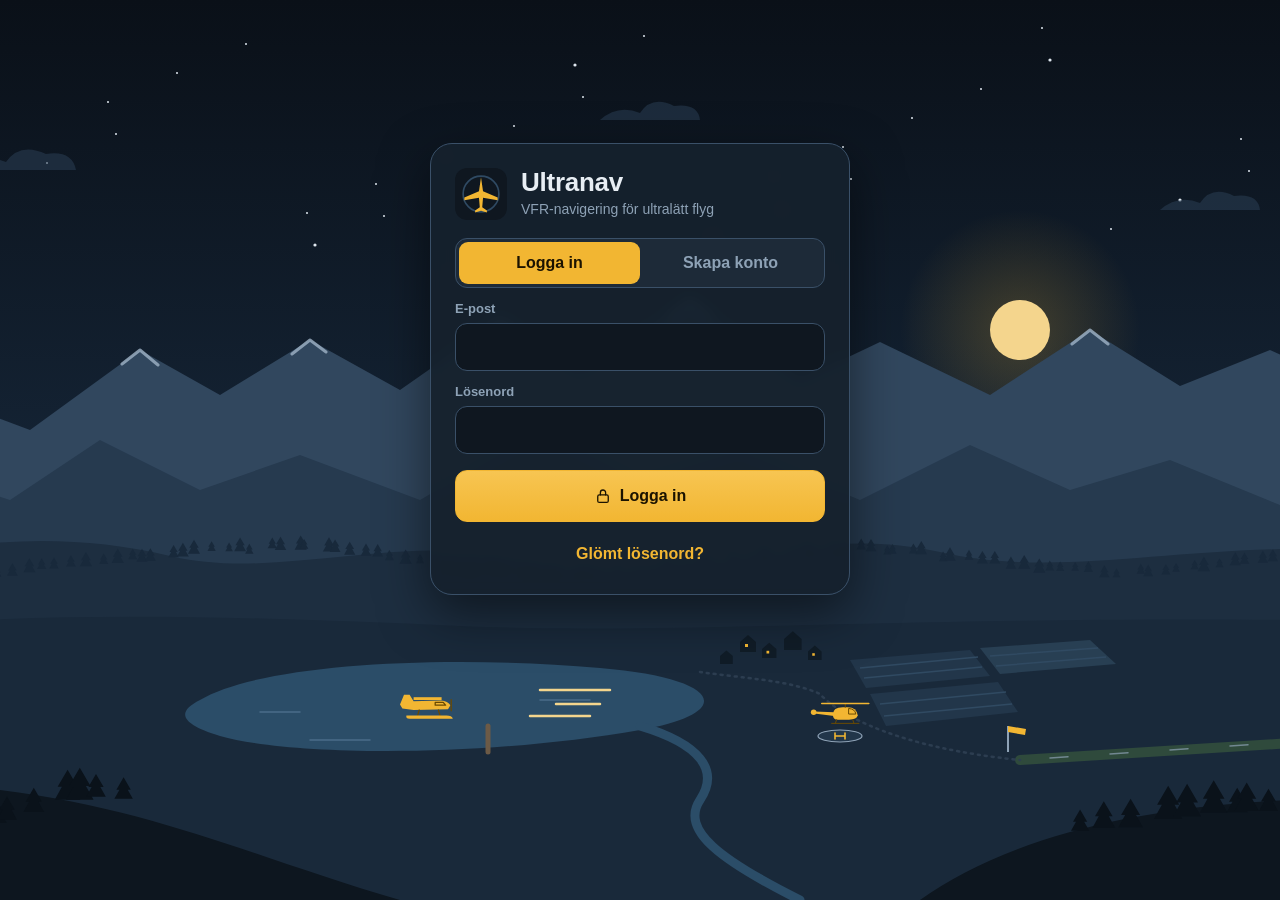
==== index.html @ 3772ca95 "Inloggningssida med levande landskap; penna för Rita - Appen kräver inloggning: startsida med stilis" ====
<!doctype html>
<html lang="sv">
<head>
<meta charset="utf-8">
<meta name="viewport" content="width=device-width, initial-scale=1, maximum-scale=1, user-scalable=no, viewport-fit=cover">
<meta name="apple-mobile-web-app-capable" content="yes">
<meta name="mobile-web-app-capable" content="yes">
<meta name="apple-mobile-web-app-status-bar-style" content="black-translucent">
<meta name="apple-mobile-web-app-title" content="Ultranav">
<meta name="theme-color" content="#0f1720">
<title>Ultranav</title>
<link rel="manifest" href="manifest.webmanifest">
<link rel="apple-touch-icon" href="icons/icon-180.png">
<link rel="icon" href="icons/icon.svg" type="image/svg+xml">
<link rel="stylesheet" href="vendor/leaflet/leaflet.css">
<link rel="stylesheet" href="css/app.css">
</head>
<body>
<div id="app">

  <!-- Instrumentlist -->
  <header id="instruments">
    <button id="btnMenu" class="ibtn" aria-label="Meny"><i data-icon="menu" data-size="26"></i></button>
    <div class="inst"><span class="lbl">GS</span><span class="val" id="iGS">--</span><span class="unit" id="iGSu">kt</span></div>
    <div class="inst"><span class="lbl">TRK</span><span class="val" id="iTRK">---</span><span class="unit">°</span></div>
    <div class="inst"><span class="lbl">ALT</span><span class="val" id="iALT">----</span><span class="unit">ft</span></div>
    <div class="inst"><span class="lbl">AGL</span><span class="val" id="iAGL">----</span><span class="unit">ft</span></div>
    <div class="inst wide tappable" title="Välj aktiv sträcka"><span class="lbl">NÄSTA <i data-icon="chevronDown" data-size="12"></i></span><span class="val" id="iWP">—</span></div>
    <div class="inst"><span class="lbl">BRG</span><span class="val" id="iBRG">---</span><span class="unit">°</span></div>
    <div class="inst"><span class="lbl">DIST</span><span class="val" id="iDIST">--</span><span class="unit">NM</span></div>
    <div class="inst"><span class="lbl">ETE</span><span class="val" id="iETE">--:--</span></div>
    <div class="inst"><span class="lbl">ETA</span><span class="val" id="iETA">--:--</span><span class="unit">Z</span></div>
    <div class="inst"><span class="lbl">UTC</span><span class="val" id="iUTC">--:--</span></div>
  </header>

  <div id="mapwrap">
    <div id="map"></div>
    <div id="toast" class="hidden"></div>
    <div id="editBanner" class="hidden"><i data-icon="route"></i><span id="editInfo">Tryck på kartan för att lägga till brytpunkter. Dra en punkt för att flytta den.</span><button id="btnEditUndo" class="sec"><i data-icon="undo" data-size="18"></i>Ångra</button><button id="btnEditDone"><i data-icon="check" data-size="18"></i>Klar</button></div>

    <!-- Snabbknappar -->
    <nav id="fab" aria-label="Kartkontroller">
      <div class="grp">
        <button id="btnGps" title="GPS på/av"><i data-icon="gps"></i><small>GPS</small></button>
        <button id="btnFollow" title="Följ position"><i data-icon="follow"></i><small>Följ</small></button>
        <button id="btnOrient" title="Norr upp / kurs upp"><i data-icon="north"></i><small>Norr</small></button>
      </div>
      <div class="grp">
        <button id="btnEdit" title="Planera rutt"><i data-icon="route"></i><small>Rutt</small></button>
        <button id="btnProfile" title="Terrängprofil längs rutten"><i data-icon="mountain"></i><small>Profil</small></button>
        <button id="btnDraw" title="Rita och mät: avstånd, linjer, ytor och punkter"><i data-icon="edit"></i><small>Rita</small></button>
      </div>
      <div class="grp">
        <button id="btnLayers" title="Kartor och kartlager"><i data-icon="layers"></i><small>Kartor</small></button>
        <button id="btnNearest" title="Närmaste flygfält"><i data-icon="runway"></i><small>Närmast</small></button>
      </div>
      <div class="grp zoom">
        <button id="btnZoomIn" title="Zooma in" aria-label="Zooma in"><i data-icon="plus" data-size="24"></i></button>
        <button id="btnZoomOut" title="Zooma ut" aria-label="Zooma ut"><i data-icon="minus" data-size="24"></i></button>
      </div>
    </nav>

    <!-- Lagerpanel -->
    <section id="layerPanel" class="popover hidden"></section>

    <!-- Terrängprofil -->
    <section id="profilePanel" class="hidden">
      <canvas id="profileCanvas"></canvas>
      <div id="profileLegend"></div>
    </section>
  </div>

  <!-- Sidopanel -->
  <aside id="side" class="hidden">
    <div class="tabs">
      <button data-tab="route" class="active"><i data-icon="route"></i><span>Rutt</span></button>
      <button data-tab="wx"><i data-icon="cloud"></i><span>Väder</span></button>
      <button data-tab="fields"><i data-icon="plane"></i><span>Fält</span></button>
      <button data-tab="draw"><i data-icon="edit"></i><span>Rita</span></button>
      <button data-tab="track"><i data-icon="log"></i><span>Logg</span></button>
      <button data-tab="settings"><i data-icon="sliders"></i><span>Inställn.</span></button>
      <button data-tab="account"><i data-icon="user"></i><span>Konto</span></button>
      <button id="btnCloseSide" class="close" aria-label="Stäng"><i data-icon="close"></i></button>
    </div>
    <div class="tabbody" id="tab-route"></div>
    <div class="tabbody hidden" id="tab-wx"></div>
    <div class="tabbody hidden" id="tab-fields"></div>
    <div class="tabbody hidden" id="tab-draw"></div>
    <div class="tabbody hidden" id="tab-track"></div>
    <div class="tabbody hidden" id="tab-settings"></div>
    <div class="tabbody hidden" id="tab-account"></div>
  </aside>

  <!-- Inloggningssida -->
  <div id="gate" class="hidden"></div>

  <!-- Modal -->
  <div id="modal" class="hidden"><div class="modalbox"><div id="modalBody"></div><div class="modalbtns"><button id="modalClose">Stäng</button></div></div></div>
</div>

<script src="vendor/leaflet/leaflet.js"></script>
<script src="vendor/leaflet/leaflet-rotate.js"></script>
<script type="module" src="js/app.js"></script>
</body>
</html>
---- vendor/leaflet/leaflet.css ----
/* required styles */

.leaflet-pane,
.leaflet-tile,
.leaflet-marker-icon,
.leaflet-marker-shadow,
.leaflet-tile-container,
.leaflet-pane > svg,
.leaflet-pane > canvas,
.leaflet-zoom-box,
.leaflet-image-layer,
.leaflet-layer {
	position: absolute;
	left: 0;
	top: 0;
	}
.leaflet-container {
	overflow: hidden;
	}
.leaflet-tile,
.leaflet-marker-icon,
.leaflet-marker-shadow {
	-webkit-user-select: none;
	   -moz-user-select: none;
	        user-select: none;
	  -webkit-user-drag: none;
	}
/* Prevents IE11 from highlighting tiles in blue */
.leaflet-tile::selection {
	background: transparent;
}
/* Safari renders non-retina tile on retina better with this, but Chrome is worse */
.leaflet-safari .leaflet-tile {
	image-rendering: -webkit-optimize-contrast;
	}
/* hack that prevents hw layers "stretching" when loading new tiles */
.leaflet-safari .leaflet-tile-container {
	width: 1600px;
	height: 1600px;
	-webkit-transform-origin: 0 0;
	}
.leaflet-marker-icon,
.leaflet-marker-shadow {
	display: block;
	}
/* .leaflet-container svg: reset svg max-width decleration shipped in Joomla! (joomla.org) 3.x */
/* .leaflet-container img: map is broken in FF if you have max-width: 100% on tiles */
.leaflet-container .leaflet-overlay-pane svg {
	max-width: none !important;
	max-height: none !important;
	}
.leaflet-container .leaflet-marker-pane img,
.leaflet-container .leaflet-shadow-pane img,
.leaflet-container .leaflet-tile-pane img,
.leaflet-container img.leaflet-image-layer,
.leaflet-container .leaflet-tile {
	max-width: none !important;
	max-height: none !important;
	width: auto;
	padding: 0;
	}

.leaflet-container img.leaflet-tile {
	/* See: https://bugs.chromium.org/p/chromium/issues/detail?id=600120 */
	mix-blend-mode: plus-lighter;
}

.leaflet-container.leaflet-touch-zoom {
	-ms-touch-action: pan-x pan-y;
	touch-action: pan-x pan-y;
	}
.leaflet-container.leaflet-touch-drag {
	-ms-touch-action: pinch-zoom;
	/* Fallback for FF which doesn't support pinch-zoom */
	touch-action: none;
	touch-action: pinch-zoom;
}
.leaflet-container.leaflet-touch-drag.leaflet-touch-zoom {
	-ms-touch-action: none;
	touch-action: none;
}
.leaflet-container {
	-webkit-tap-highlight-color: transparent;
}
.leaflet-container a {
	-webkit-tap-highlight-color: rgba(51, 181, 229, 0.4);
}
.leaflet-tile {
	filter: inherit;
	visibility: hidden;
	}
.leaflet-tile-loaded {
	visibility: inherit;
	}
.leaflet-zoom-box {
	width: 0;
	height: 0;
	-moz-box-sizing: border-box;
	     box-sizing: border-box;
	z-index: 800;
	}
/* workaround for https://bugzilla.mozilla.org/show_bug.cgi?id=888319 */
.leaflet-overlay-pane svg {
	-moz-user-select: none;
	}

.leaflet-pane         { z-index: 400; }

.leaflet-tile-pane    { z-index: 200; }
.leaflet-overlay-pane { z-index: 400; }
.leaflet-shadow-pane  { z-index: 500; }
.leaflet-marker-pane  { z-index: 600; }
.leaflet-tooltip-pane   { z-index: 650; }
.leaflet-popup-pane   { z-index: 700; }

.leaflet-map-pane canvas { z-index: 100; }
.leaflet-map-pane svg    { z-index: 200; }

.leaflet-vml-shape {
	width: 1px;
	height: 1px;
	}
.lvml {
	behavior: url(#default#VML);
	display: inline-block;
	position: absolute;
	}


/* control positioning */

.leaflet-control {
	position: relative;
	z-index: 800;
	pointer-events: visiblePainted; /* IE 9-10 doesn't have auto */
	pointer-events: auto;
	}
.leaflet-top,
.leaflet-bottom {
	position: absolute;
	z-index: 1000;
	pointer-events: none;
	}
.leaflet-top {
	top: 0;
	}
.leaflet-right {
	right: 0;
	}
.leaflet-bottom {
	bottom: 0;
	}
.leaflet-left {
	left: 0;
	}
.leaflet-control {
	float: left;
	clear: both;
	}
.leaflet-right .leaflet-control {
	float: right;
	}
.leaflet-top .leaflet-control {
	margin-top: 10px;
	}
.leaflet-bottom .leaflet-control {
	margin-bottom: 10px;
	}
.leaflet-left .leaflet-control {
	margin-left: 10px;
	}
.leaflet-right .leaflet-control {
	margin-right: 10px;
	}


/* zoom and fade animations */

.leaflet-fade-anim .leaflet-popup {
	opacity: 0;
	-webkit-transition: opacity 0.2s linear;
	   -moz-transition: opacity 0.2s linear;
	        transition: opacity 0.2s linear;
	}
.leaflet-fade-anim .leaflet-map-pane .leaflet-popup {
	opacity: 1;
	}
.leaflet-zoom-animated {
	-webkit-transform-origin: 0 0;
	    -ms-transform-origin: 0 0;
	        transform-origin: 0 0;
	}
svg.leaflet-zoom-animated {
	will-change: transform;
}

.leaflet-zoom-anim .leaflet-zoom-animated {
	-webkit-transition: -webkit-transform 0.25s cubic-bezier(0,0,0.25,1);
	   -moz-transition:    -moz-transform 0.25s cubic-bezier(0,0,0.25,1);
	        transition:         transform 0.25s cubic-bezier(0,0,0.25,1);
	}
.leaflet-zoom-anim .leaflet-tile,
.leaflet-pan-anim .leaflet-tile {
	-webkit-transition: none;
	   -moz-transition: none;
	        transition: none;
	}

.leaflet-zoom-anim .leaflet-zoom-hide {
	visibility: hidden;
	}


/* cursors */

.leaflet-interactive {
	cursor: pointer;
	}
.leaflet-grab {
	cursor: -webkit-grab;
	cursor:    -moz-grab;
	cursor:         grab;
	}
.leaflet-crosshair,
.leaflet-crosshair .leaflet-interactive {
	cursor: crosshair;
	}
.leaflet-popup-pane,
.leaflet-control {
	cursor: auto;
	}
.leaflet-dragging .leaflet-grab,
.leaflet-dragging .leaflet-grab .leaflet-interactive,
.leaflet-dragging .leaflet-marker-draggable {
	cursor: move;
	cursor: -webkit-grabbing;
	cursor:    -moz-grabbing;
	cursor:         grabbing;
	}

/* marker & overlays interactivity */
.leaflet-marker-icon,
.leaflet-marker-shadow,
.leaflet-image-layer,
.leaflet-pane > svg path,
.leaflet-tile-container {
	pointer-events: none;
	}

.leaflet-marker-icon.leaflet-interactive,
.leaflet-image-layer.leaflet-interactive,
.leaflet-pane > svg path.leaflet-interactive,
svg.leaflet-image-layer.leaflet-interactive path {
	pointer-events: visiblePainted; /* IE 9-10 doesn't have auto */
	pointer-events: auto;
	}

/* visual tweaks */

.leaflet-container {
	background: #ddd;
	outline-offset: 1px;
	}
.leaflet-container a {
	color: #0078A8;
	}
.leaflet-zoom-box {
	border: 2px dotted #38f;
	background: rgba(255,255,255,0.5);
	}


/* general typography */
.leaflet-container {
	font-family: "Helvetica Neue", Arial, Helvetica, sans-serif;
	font-size: 12px;
	font-size: 0.75rem;
	line-height: 1.5;
	}


/* general toolbar styles */

.leaflet-bar {
	box-shadow: 0 1px 5px rgba(0,0,0,0.65);
	border-radius: 4px;
	}
.leaflet-bar a {
	background-color: #fff;
	border-bottom: 1px solid #ccc;
	width: 26px;
	height: 26px;
	line-height: 26px;
	display: block;
	text-align: center;
	text-decoration: none;
	color: black;
	}
.leaflet-bar a,
.leaflet-control-layers-toggle {
	background-position: 50% 50%;
	background-repeat: no-repeat;
	display: block;
	}
.leaflet-bar a:hover,
.leaflet-bar a:focus {
	background-color: #f4f4f4;
	}
.leaflet-bar a:first-child {
	border-top-left-radius: 4px;
	border-top-right-radius: 4px;
	}
.leaflet-bar a:last-child {
	border-bottom-left-radius: 4px;
	border-bottom-right-radius: 4px;
	border-bottom: none;
	}
.leaflet-bar a.leaflet-disabled {
	cursor: default;
	background-color: #f4f4f4;
	color: #bbb;
	}

.leaflet-touch .leaflet-bar a {
	width: 30px;
	height: 30px;
	line-height: 30px;
	}
.leaflet-touch .leaflet-bar a:first-child {
	border-top-left-radius: 2px;
	border-top-right-radius: 2px;
	}
.leaflet-touch .leaflet-bar a:last-child {
	border-bottom-left-radius: 2px;
	border-bottom-right-radius: 2px;
	}

/* zoom control */

.leaflet-control-zoom-in,
.leaflet-control-zoom-out {
	font: bold 18px 'Lucida Console', Monaco, monospace;
	text-indent: 1px;
	}

.leaflet-touch .leaflet-control-zoom-in, .leaflet-touch .leaflet-control-zoom-out  {
	font-size: 22px;
	}


/* layers control */

.leaflet-control-layers {
	box-shadow: 0 1px 5px rgba(0,0,0,0.4);
	background: #fff;
	border-radius: 5px;
	}
.leaflet-control-layers-toggle {
	background-image: url(images/layers.png);
	width: 36px;
	height: 36px;
	}
.leaflet-retina .leaflet-control-layers-toggle {
	background-image: url(images/layers-2x.png);
	background-size: 26px 26px;
	}
.leaflet-touch .leaflet-control-layers-toggle {
	width: 44px;
	height: 44px;
	}
.leaflet-control-layers .leaflet-control-layers-list,
.leaflet-control-layers-expanded .leaflet-control-layers-toggle {
	display: none;
	}
.leaflet-control-layers-expanded .leaflet-control-layers-list {
	display: block;
	position: relative;
	}
.leaflet-control-layers-expanded {
	padding: 6px 10px 6px 6px;
	color: #333;
	background: #fff;
	}
.leaflet-control-layers-scrollbar {
	overflow-y: scroll;
	overflow-x: hidden;
	padding-right: 5px;
	}
.leaflet-control-layers-selector {
	margin-top: 2px;
	position: relative;
	top: 1px;
	}
.leaflet-control-layers label {
	display: block;
	font-size: 13px;
	font-size: 1.08333em;
	}
.leaflet-control-layers-separator {
	height: 0;
	border-top: 1px solid #ddd;
	margin: 5px -10px 5px -6px;
	}

/* Default icon URLs */
.leaflet-default-icon-path { /* used only in path-guessing heuristic, see L.Icon.Default */
	background-image: url(images/marker-icon.png);
	}


/* attribution and scale controls */

.leaflet-container .leaflet-control-attribution {
	background: #fff;
	background: rgba(255, 255, 255, 0.8);
	margin: 0;
	}
.leaflet-control-attribution,
.leaflet-control-scale-line {
	padding: 0 5px;
	color: #333;
	line-height: 1.4;
	}
.leaflet-control-attribution a {
	text-decoration: none;
	}
.leaflet-control-attribution a:hover,
.leaflet-control-attribution a:focus {
	text-decoration: underline;
	}
.leaflet-attribution-flag {
	display: inline !important;
	vertical-align: baseline !important;
	width: 1em;
	height: 0.6669em;
	}
.leaflet-left .leaflet-control-scale {
	margin-left: 5px;
	}
.leaflet-bottom .leaflet-control-scale {
	margin-bottom: 5px;
	}
.leaflet-control-scale-line {
	border: 2px solid #777;
	border-top: none;
	line-height: 1.1;
	padding: 2px 5px 1px;
	white-space: nowrap;
	-moz-box-sizing: border-box;
	     box-sizing: border-box;
	background: rgba(255, 255, 255, 0.8);
	text-shadow: 1px 1px #fff;
	}
.leaflet-control-scale-line:not(:first-child) {
	border-top: 2px solid #777;
	border-bottom: none;
	margin-top: -2px;
	}
.leaflet-control-scale-line:not(:first-child):not(:last-child) {
	border-bottom: 2px solid #777;
	}

.leaflet-touch .leaflet-control-attribution,
.leaflet-touch .leaflet-control-layers,
.leaflet-touch .leaflet-bar {
	box-shadow: none;
	}
.leaflet-touch .leaflet-control-layers,
.leaflet-touch .leaflet-bar {
	border: 2px solid rgba(0,0,0,0.2);
	background-clip: padding-box;
	}


/* popup */

.leaflet-popup {
	position: absolute;
	text-align: center;
	margin-bottom: 20px;
	}
.leaflet-popup-content-wrapper {
	padding: 1px;
	text-align: left;
	border-radius: 12px;
	}
.leaflet-popup-content {
	margin: 13px 24px 13px 20px;
	line-height: 1.3;
	font-size: 13px;
	font-size: 1.08333em;
	min-height: 1px;
	}
.leaflet-popup-content p {
	margin: 17px 0;
	margin: 1.3em 0;
	}
.leaflet-popup-tip-container {
	width: 40px;
	height: 20px;
	position: absolute;
	left: 50%;
	margin-top: -1px;
	margin-left: -20px;
	overflow: hidden;
	pointer-events: none;
	}
.leaflet-popup-tip {
	width: 17px;
	height: 17px;
	padding: 1px;

	margin: -10px auto 0;
	pointer-events: auto;

	-webkit-transform: rotate(45deg);
	   -moz-transform: rotate(45deg);
	    -ms-transform: rotate(45deg);
	        transform: rotate(45deg);
	}
.leaflet-popup-content-wrapper,
.leaflet-popup-tip {
	background: white;
	color: #333;
	box-shadow: 0 3px 14px rgba(0,0,0,0.4);
	}
.leaflet-container a.leaflet-popup-close-button {
	position: absolute;
	top: 0;
	right: 0;
	border: none;
	text-align: center;
	width: 24px;
	height: 24px;
	font: 16px/24px Tahoma, Verdana, sans-serif;
	color: #757575;
	text-decoration: none;
	background: transparent;
	}
.leaflet-container a.leaflet-popup-close-button:hover,
.leaflet-container a.leaflet-popup-close-button:focus {
	color: #585858;
	}
.leaflet-popup-scrolled {
	overflow: auto;
	}

.leaflet-oldie .leaflet-popup-content-wrapper {
	-ms-zoom: 1;
	}
.leaflet-oldie .leaflet-popup-tip {
	width: 24px;
	margin: 0 auto;

	-ms-filter: "progid:DXImageTransform.Microsoft.Matrix(M11=0.70710678, M12=0.70710678, M21=-0.70710678, M22=0.70710678)";
	filter: progid:DXImageTransform.Microsoft.Matrix(M11=0.70710678, M12=0.70710678, M21=-0.70710678, M22=0.70710678);
	}

.leaflet-oldie .leaflet-control-zoom,
.leaflet-oldie .leaflet-control-layers,
.leaflet-oldie .leaflet-popup-content-wrapper,
.leaflet-oldie .leaflet-popup-tip {
	border: 1px solid #999;
	}


/* div icon */

.leaflet-div-icon {
	background: #fff;
	border: 1px solid #666;
	}


/* Tooltip */
/* Base styles for the element that has a tooltip */
.leaflet-tooltip {
	position: absolute;
	padding: 6px;
	background-color: #fff;
	border: 1px solid #fff;
	border-radius: 3px;
	color: #222;
	white-space: nowrap;
	-webkit-user-select: none;
	-moz-user-select: none;
	-ms-user-select: none;
	user-select: none;
	pointer-events: none;
	box-shadow: 0 1px 3px rgba(0,0,0,0.4);
	}
.leaflet-tooltip.leaflet-interactive {
	cursor: pointer;
	pointer-events: auto;
	}
.leaflet-tooltip-top:before,
.leaflet-tooltip-bottom:before,
.leaflet-tooltip-left:before,
.leaflet-tooltip-right:before {
	position: absolute;
	pointer-events: none;
	border: 6px solid transparent;
	background: transparent;
	content: "";
	}

/* Directions */

.leaflet-tooltip-bottom {
	margin-top: 6px;
}
.leaflet-tooltip-top {
	margin-top: -6px;
}
.leaflet-tooltip-bottom:before,
.leaflet-tooltip-top:before {
	left: 50%;
	margin-left: -6px;
	}
.leaflet-tooltip-top:before {
	bottom: 0;
	margin-bottom: -12px;
	border-top-color: #fff;
	}
.leaflet-tooltip-bottom:before {
	top: 0;
	margin-top: -12px;
	margin-left: -6px;
	border-bottom-color: #fff;
	}
.leaflet-tooltip-left {
	margin-left: -6px;
}
.leaflet-tooltip-right {
	margin-left: 6px;
}
.leaflet-tooltip-left:before,
.leaflet-tooltip-right:before {
	top: 50%;
	margin-top: -6px;
	}
.leaflet-tooltip-left:before {
	right: 0;
	margin-right: -12px;
	border-left-color: #fff;
	}
.leaflet-tooltip-right:before {
	left: 0;
	margin-left: -12px;
	border-right-color: #fff;
	}

/* Printing */

@media print {
	/* Prevent printers from removing background-images of controls. */
	.leaflet-control {
		-webkit-print-color-adjust: exact;
		print-color-adjust: exact;
		}
	}
---- css/app.css ----
/* ==========================================================================
   Ultranav — designspråk
   Mörkt skiffer med bärnstensaccent, ljust tema för sol och rött nattema.
   Linjeikoner (js/icons.js), grupperade kontroller, stora tryckytor.
   Optimerat för iPad Pro 10,5" (1112×834 liggande / 834×1112 stående).
   ========================================================================== */

/* ---------- Tokens: Mörkt (standard) ---------- */
:root {
  --bg: #0f1720;
  --panel: #16212d;
  --panel2: #1d2a38;
  --raise: #263648;
  --line: #2c3d50;
  --line-strong: #3a5068;
  --text: #e8eef4;
  --muted: #8ea2b6;
  --accent: #f2b632;
  --accent-strong: #f7c552;
  --accent-text: #1b1300;
  --ok: #3ccf7a;
  --warn: #ffb020;
  --bad: #ff5a52;
  --route: #d63bd6;
  --popup-bg: #ffffff; --popup-text: #13202d; --popup-line: #d5dde5; --popup-muted: #586b7e;
  --popup-primary: #1d6fd6; --popup-primary-text: #ffffff;
  --shadow: 0 6px 22px rgba(0, 0, 0, .42);
  --radius: 14px;
  --touch: 56px;
  --instH: 66px;
  --sans: -apple-system, BlinkMacSystemFont, "SF Pro Text", "Segoe UI", Roboto, sans-serif;
  --display: -apple-system, BlinkMacSystemFont, "SF Pro Display", "Segoe UI", Roboto, sans-serif;
  --serif: var(--display); /* rubriker och namn */
  --mono: ui-monospace, "SF Mono", Menlo, monospace;
  --safeT: env(safe-area-inset-top, 0px); --safeB: env(safe-area-inset-bottom, 0px);
  --safeL: env(safe-area-inset-left, 0px); --safeR: env(safe-area-inset-right, 0px);
}
/* ---------- Ljust (sol i cockpit) ---------- */
body.day {
  --bg: #f4f6f8; --panel: #ffffff; --panel2: #eef2f6; --raise: #e2e8ef; --line: #dbe2ea; --line-strong: #c3cfdb;
  --text: #13202d; --muted: #586b7e; --accent: #d48f00; --accent-strong: #e8a312; --accent-text: #ffffff;
  --shadow: 0 6px 20px rgba(20, 35, 55, .16);
}
/* ---------- Natt (rött, bevarar mörkerseendet) ---------- */
body.night {
  --bg: #050505; --panel: #0d0807; --panel2: #160c0a; --raise: #22100d; --line: #3a1a14; --line-strong: #4a1f19;
  --text: #ff8a70; --muted: #a8523f; --accent: #ff5a3c; --accent-strong: #ff7a5c; --accent-text: #100;
  --ok: #c8603a; --warn: #ff7a3c; --bad: #ff3c3c; --route: #ff3c8a;
  --popup-bg: #160c0a; --popup-text: #ff8a70; --popup-line: #4a1f19; --popup-muted: #a8523f;
  --popup-primary: #ff5a3c; --popup-primary-text: #100;
}

* { box-sizing: border-box; -webkit-tap-highlight-color: transparent; }
html, body { margin: 0; height: 100%; overflow: hidden; background: var(--bg); color: var(--text);
  font: 16px/1.4 var(--sans); -webkit-user-select: none; user-select: none; -webkit-text-size-adjust: 100%; overscroll-behavior: none; }
input, select, textarea { -webkit-user-select: text; user-select: text; font-family: var(--sans); }
button { font: inherit; color: inherit; cursor: pointer; touch-action: manipulation; }
a { color: var(--accent); }
#app { position: fixed; inset: 0; display: flex; flex-direction: column; }
.ic { display: inline-block; vertical-align: -0.22em; flex: none; }
.hidden { display: none !important; }

/* Etiketter i kapitäler — återkommande stilgrepp */
.caps, .inst .lbl, .tabbody h3, .popover h3, #fab button small, .tabs button span, #drawBar button small {
  font-family: var(--sans); text-transform: uppercase; letter-spacing: .08em; font-weight: 600;
}

/* ---------- Instrumentlist ---------- */
#instruments { display: flex; align-items: stretch; height: calc(var(--instH) + var(--safeT));
  padding: var(--safeT) calc(6px + var(--safeR)) 0 calc(4px + var(--safeL));
  background: var(--panel);
  border-bottom: 1px solid var(--line-strong); flex: none; z-index: 1000; overflow: hidden; }
.ibtn { width: var(--touch); flex: none; border: 0; background: transparent; color: var(--accent);
  display: flex; align-items: center; justify-content: center; }
.ibtn:active { color: var(--accent-strong); }
.inst { flex: 1 1 0; min-width: 0; display: flex; flex-direction: column; justify-content: center; align-items: center;
  border-left: 1px solid var(--line); padding: 0 2px; }
.inst.wide { flex: 1.8 1 0; }
.inst .lbl { font-size: 11px; color: var(--muted); line-height: 1; margin-bottom: 4px; }
.inst .val { font: 600 24px/1.1 var(--mono); white-space: nowrap; overflow: hidden; text-overflow: ellipsis; max-width: 100%;
  font-variant-numeric: tabular-nums; color: var(--text); }
.inst .unit { font-size: 10px; color: var(--muted); line-height: 1.1; }
.inst.wide .val { font: 700 20px/1.1 var(--display); }
.inst.alert .val { color: var(--bad); }
@media (max-width: 900px) {
  .inst .val { font-size: 19px; } .inst.wide .val { font-size: 16px; }
  #instruments .inst:nth-of-type(10) { display: none; }
}

/* ---------- Karta ---------- */
#mapwrap { position: relative; flex: 1 1 auto; min-height: 0; }
#map { position: absolute; inset: 0; background: #c9d6df; }
body.night #map { background: #111; }
body.night .leaflet-tile-pane { filter: sepia(1) saturate(3) hue-rotate(-40deg) brightness(.55); }
.leaflet-gl-layer { pointer-events: none; }
.leaflet-container { font: inherit; }
.leaflet-control-attribution { font-size: 10px; max-width: 60vw; white-space: nowrap; overflow: hidden; text-overflow: ellipsis;
}
.leaflet-control-scale-line { font: 600 11px var(--sans); }

/* Popuper — pergamentkort */
.leaflet-popup-content-wrapper { background: var(--popup-bg); color: var(--popup-text); border-radius: 16px;
  box-shadow: var(--shadow); border: 1px solid var(--popup-line); }
.leaflet-popup-tip { background: var(--popup-bg); border: 1px solid var(--popup-line); }
.leaflet-container a.leaflet-popup-close-button { color: var(--popup-muted); font-size: 22px; width: 32px; height: 32px; top: 6px; right: 6px; }
.leaflet-popup-content { margin: 14px 16px; font-size: 15px; min-width: 230px; line-height: 1.45; }
.leaflet-popup-content h4 { margin: 0 0 6px; font: 700 18px/1.25 var(--display); color: var(--popup-text); padding-right: 22px; }
.leaflet-popup-content .muted { color: var(--popup-muted); }
.leaflet-popup-content table { border-collapse: collapse; font-size: 14px; }
.leaflet-popup-content td { padding: 2px 8px 2px 0; vertical-align: top; }
.leaflet-popup-content .asp { border-left: 4px solid #888; padding: 5px 9px; margin: 6px 0; background: rgba(0, 0, 0, .04); border-radius: 0 8px 8px 0; }
.leaflet-popup-content .pbtns { display: flex; gap: 8px; flex-wrap: wrap; margin-top: 12px; }
.leaflet-popup-content .pbtns button { min-height: 44px; padding: 0 14px; border-radius: 11px; border: 1px solid var(--popup-primary);
  background: var(--popup-primary); color: var(--popup-primary-text); font-weight: 600; display: inline-flex; align-items: center; gap: 7px; }
.leaflet-popup-content .pbtns button.sec { background: #eef2f6; color: #13202d; border-color: #d5dde5; }
body.night .leaflet-popup-content .pbtns button.sec { background: transparent; color: var(--text); border-color: var(--line-strong); }
.leaflet-popup-content .metar { background: rgba(0, 0, 0, .04); color: var(--popup-text); border-color: var(--popup-line); }
.leaflet-popup-content .metar .muted { color: var(--popup-muted); }
.popinfo { display: flex; align-items: center; gap: 6px; }

/* Kartsymboler */
.wp-icon { width: 30px; height: 30px; border-radius: 50%; background: var(--route); border: 2.5px solid #fff;
  box-shadow: 0 1px 4px rgba(0, 0, 0, .5); color: #fff; font: 700 13px/25px var(--sans); text-align: center; }
.wp-label { background: rgba(255, 255, 255, .94); color: #111; border: 0; border-radius: 7px;
  font: 700 13px/1.3 var(--sans); padding: 2px 7px; box-shadow: 0 1px 3px rgba(0, 0, 0, .25); white-space: nowrap; }
.draw-label, .draw-seg { background: rgba(15, 23, 32, .88); color: #fff; border: 0; border-radius: 7px; padding: 2px 7px;
  font: 700 12px/1.3 var(--mono); box-shadow: 0 1px 3px rgba(0, 0, 0, .3); white-space: nowrap; }
.leg-label { background: var(--route); color: #fff; border: 0; border-radius: 7px; padding: 2px 7px;
  font: 600 12px/1.3 var(--mono); box-shadow: 0 1px 3px rgba(0, 0, 0, .3); white-space: nowrap; }
.wp-label::before, .leg-label::before, .draw-label::before, .draw-seg::before, .ap-label::before { display: none; }
.ap-label { background: transparent; border: 0; box-shadow: none; color: #0b2a6b; font: 700 11px var(--sans);
  text-shadow: 0 0 3px #fff, 0 0 3px #fff; padding: 0; }
.own-ship { width: 56px; height: 56px; }
.own-ship svg { width: 56px; height: 56px; filter: drop-shadow(0 0 2px rgba(0, 0, 0, .8)); transition: transform .3s linear; }
.wxdot { width: 18px; height: 18px; border-radius: 50%; border: 2px solid #fff; box-shadow: 0 0 3px #000; }
.dvert { width: 22px; height: 22px; border-radius: 50%; background: #fff; border: 3px solid #ff375f; color: #111;
  font: 700 10px/16px var(--sans); text-align: center; box-shadow: 0 1px 3px rgba(0, 0, 0, .5); }
.dpin { width: 22px; height: 22px; border-radius: 50% 50% 50% 0; transform: rotate(-45deg); border: 3px solid #fff;
  box-shadow: 0 1px 4px rgba(0, 0, 0, .5); margin: 1px 2px; }

/* ---------- Kontrollräcke (knapparna till höger) ---------- */
#fab { position: absolute; z-index: 900; right: calc(10px + var(--safeR)); top: 10px; bottom: 10px;
  display: flex; flex-direction: column; gap: 8px; overflow-y: auto; scrollbar-width: none; }
#fab::-webkit-scrollbar { display: none; }
#fab .grp { display: flex; flex-direction: column; gap: 3px; background: var(--panel); border: 1px solid var(--line-strong);
  border-radius: 18px; padding: 4px; box-shadow: var(--shadow); }
#fab button { position: relative; width: 64px; height: 58px; border: 0; border-radius: 13px; background: transparent;
  color: var(--text); display: flex; flex-direction: column; align-items: center; justify-content: center; gap: 4px;
  transition: background-color .15s, color .15s; }
#fab .grp button + button::before { content: ""; position: absolute; top: -2px; left: 14px; right: 14px; height: 1px; background: var(--line); }
#fab button small { font-size: 10px; color: var(--muted); line-height: 1; }
#fab button:active { background: var(--raise); }
#fab button.on { background: linear-gradient(180deg, var(--accent-strong), var(--accent)); color: var(--accent-text);
  box-shadow: inset 0 1px 0 rgba(255, 255, 255, .25); }
#fab button.on::before, #fab button.on + button::before { opacity: 0; }
#fab button.on small { color: var(--accent-text); }
#fab .grp.zoom button { height: 50px; }
@media (max-height: 720px) { #fab button { height: 50px; } #fab button small { display: none; } }

/* Lägesbanner (ruttläge) */
#editBanner { position: absolute; z-index: 950; left: calc(10px + var(--safeL)); top: 10px; max-width: calc(100% - 110px);
  background: var(--panel); color: var(--text); border: 1px solid var(--route); border-left: 5px solid var(--route);
  padding: 8px 8px 8px 14px; border-radius: var(--radius); display: flex; gap: 12px; align-items: center; box-shadow: var(--shadow); }
#editBanner .ic { color: var(--route); }
#toast { position: absolute; z-index: 1200; left: 50%; bottom: 26px; transform: translateX(-50%); max-width: 80%;
  background: var(--panel); color: var(--text); border: 1px solid var(--line-strong); border-left: 4px solid var(--accent);
  padding: 12px 18px; border-radius: 12px; font-size: 15px; pointer-events: none; text-align: center; box-shadow: var(--shadow); }

/* ---------- Knappar ---------- */
.btn { min-height: 48px; padding: 0 16px; border-radius: 12px; border: 1px solid var(--line-strong); background: var(--panel2);
  color: var(--text); font-weight: 600; font-size: 15px; display: inline-flex; align-items: center; justify-content: center; gap: 8px; }
.btn:active { background: var(--raise); }
.btn .ic { color: var(--accent); }
.btn.primary { background: linear-gradient(180deg, var(--accent-strong), var(--accent)); color: var(--accent-text); border-color: var(--accent); }
.btn.primary .ic { color: var(--accent-text); }
.btn.danger { color: var(--bad); } .btn.danger .ic { color: var(--bad); }
.btn.small { min-height: 42px; padding: 0 12px; font-size: 14px; }
.btn.icon { padding: 0; width: 44px; min-height: 44px; }
.btn[disabled] { opacity: .6; }
.btnrow { display: flex; flex-wrap: wrap; gap: 8px; margin: 10px 0; }
#editBanner button, .modalbtns button { min-height: 44px; padding: 0 18px; border: 0; border-radius: 11px; font-weight: 700;
  background: linear-gradient(180deg, var(--accent-strong), var(--accent)); color: var(--accent-text); display: inline-flex; align-items: center; gap: 6px; }

/* ---------- Popover (lager) ---------- */
.popover { position: absolute; z-index: 1001; right: calc(88px + var(--safeR)); top: 10px; width: 350px; max-height: calc(100% - 20px);
  overflow-y: auto; background: var(--panel); border: 1px solid var(--line-strong); border-radius: 18px; padding: 10px 16px 14px;
  box-shadow: var(--shadow); -webkit-overflow-scrolling: touch; }
.popover h3 { margin: 12px 0 4px; font-size: 12px; color: var(--muted); }
.lrow { display: flex; align-items: center; gap: 12px; min-height: 50px; border-bottom: 1px solid var(--line); }
.lrow:last-child { border-bottom: 0; }
.lrow label { flex: 1; display: flex; align-items: center; gap: 12px; min-height: 50px; }
.lrow input[type=radio], .lrow input[type=checkbox] { width: 22px; height: 22px; accent-color: var(--accent); flex: none; }
.lrow .note { display: block; font-size: 12px; color: var(--muted); }
.lrow input[type=range] { width: 86px; accent-color: var(--accent); }

/* ---------- Terrängprofil ---------- */
#profilePanel { position: absolute; z-index: 890; left: calc(10px + var(--safeL)); right: calc(92px + var(--safeR));
  bottom: calc(10px + var(--safeB)); height: 190px; background: var(--panel); border: 1px solid var(--line-strong);
  border-radius: 16px; box-shadow: var(--shadow); overflow: hidden; }
body.side-open #profilePanel { left: calc(min(440px, 92vw) + 10px); }
#profileCanvas { width: 100%; height: 100%; display: block; }
#profileLegend { position: absolute; top: 6px; right: 12px; font: 12px var(--serif); color: var(--muted); }

/* ---------- Sidopanel ---------- */
#side { position: absolute; z-index: 1100; top: calc(var(--instH) + var(--safeT)); bottom: 0; left: 0; width: min(440px, 92vw);
  background: var(--panel); border-right: 1px solid var(--line-strong); display: flex; flex-direction: column;
  box-shadow: 6px 0 28px rgba(0, 0, 0, .4); padding-left: var(--safeL); padding-bottom: var(--safeB); }
.tabs { display: flex; border-bottom: 1px solid var(--line-strong); flex: none; background: var(--bg); }
.tabs button { flex: 1; min-height: 62px; border: 0; background: transparent; color: var(--muted); padding: 6px 2px 4px;
  border-bottom: 2px solid transparent; display: flex; flex-direction: column; align-items: center; justify-content: center; gap: 4px; }
.tabs button span { font-size: 10.5px; line-height: 1; }
.tabs button.active { color: var(--accent); border-bottom-color: var(--accent); background: var(--panel); }
.tabs button.close { flex: 0 0 52px; color: var(--muted); }
.tabbody { flex: 1; overflow-y: auto; padding: 12px 16px 40px; -webkit-overflow-scrolling: touch; }
.tabbody h3 { margin: 20px 0 8px; font-size: 12px; color: var(--muted); display: flex; align-items: center; gap: 8px; }
.tabbody h3::after { content: ""; flex: 1; height: 1px; background: var(--line); }
.tabbody h3:first-child { margin-top: 4px; }

.field { display: flex; align-items: center; justify-content: space-between; gap: 10px; min-height: 54px; border-bottom: 1px solid var(--line); }
.field > span { flex: 1; }
.field small { display: block; color: var(--muted); font-size: 12px; }
.field input, .field select, .search { min-height: 44px; font-size: 17px; border-radius: 10px; border: 1px solid var(--line-strong);
  background: var(--bg); color: var(--text); padding: 0 10px; }
.field input:focus, .search:focus { outline: 2px solid var(--accent); outline-offset: 0; }
.field input[type=number] { width: 110px; text-align: right; font-family: var(--mono); }
.field input[type=text], .field input[type=password], .field input[type=url] { width: 210px; }
.field input[type=datetime-local] { width: 230px; }
.field input[type=checkbox] { width: 26px; height: 26px; accent-color: var(--accent); }
.search { width: 100%; margin-bottom: 8px; }
.muted { color: var(--muted); font-size: 13px; }
.okbox, .warnbox, .badbox { display: flex; gap: 10px; align-items: flex-start; border-radius: 12px; padding: 10px 12px; margin: 8px 0;
  font-size: 14px; border: 1px solid; background: var(--panel2); }
.okbox { border-color: var(--ok); } .okbox > .ic { color: var(--ok); }
.warnbox { border-color: var(--warn); } .warnbox > .ic { color: var(--warn); }
.badbox { border-color: var(--bad); } .badbox > .ic { color: var(--bad); }
.okbox > div, .warnbox > div, .badbox > div { flex: 1; }

/* Navlogg och brytpunkter */
.wplist { list-style: none; margin: 0; padding: 0; }
.wplist li { display: flex; align-items: center; gap: 6px; min-height: 54px; border-bottom: 1px solid var(--line); }
.wplist .num { width: 28px; height: 28px; border-radius: 50%; background: var(--route); color: #fff; font: 700 13px var(--sans);
  display: flex; align-items: center; justify-content: center; flex: none; }
.wplist .nm { flex: 1; min-width: 0; }
.wplist .nm input { width: 100%; min-height: 40px; font: 600 16px var(--serif); border: 1px solid transparent; background: transparent;
  color: var(--text); border-radius: 8px; padding: 0 6px; }
.wplist .nm input:focus { border-color: var(--line-strong); background: var(--bg); }
.wplist .alt { width: 76px; min-height: 40px; font: 15px var(--mono); text-align: right; border-radius: 8px; border: 1px solid var(--line-strong);
  background: var(--bg); color: var(--text); padding: 0 6px; }
.wplist .ib { width: 40px; height: 40px; border: 1px solid var(--line); background: var(--panel2); border-radius: 10px; flex: none;
  display: flex; align-items: center; justify-content: center; color: var(--muted); }
.wplist .ib:active { background: var(--raise); }
.wplist li.active { background: rgba(242, 182, 50, .12); }
table.navlog { width: 100%; border-collapse: collapse; font: 13px/1.3 var(--mono); margin-top: 6px; }
table.navlog th { font: 600 11px/1.2 var(--sans); text-transform: uppercase; letter-spacing: .05em; color: var(--muted); text-align: right;
  padding: 4px 3px; border-bottom: 1px solid var(--line-strong); }
table.navlog td { text-align: right; padding: 7px 3px; border-bottom: 1px solid var(--line); white-space: nowrap; }
table.navlog td:first-child, table.navlog th:first-child { text-align: left; max-width: 110px; overflow: hidden; text-overflow: ellipsis; }
table.navlog td:first-child { font-family: var(--serif); font-weight: 600; }
table.navlog tr.tot td { font-weight: 700; border-top: 2px solid var(--line-strong); }
table.navlog .warnmark { color: var(--warn); vertical-align: -3px; }
.kv { display: grid; grid-template-columns: auto 1fr; gap: 5px 14px; font-size: 15px; }
.kv b { font-variant-numeric: tabular-nums; }

/* Fältlista */
.aplist { list-style: none; margin: 0; padding: 0; }
.aplist li { display: flex; align-items: center; gap: 8px; min-height: 62px; border-bottom: 1px solid var(--line); padding: 4px 0; }
.aplist .info { flex: 1; min-width: 0; }
.aplist .info b { display: block; white-space: nowrap; overflow: hidden; text-overflow: ellipsis; font: 600 16px var(--serif); }
.aplist .info span { font-size: 13px; color: var(--muted); }
.aplist .dist { text-align: right; font: 600 17px/1.2 var(--mono); min-width: 84px; }
.aplist .dist small { display: block; font-size: 12px; color: var(--muted); font-weight: 400; }
.tag { display: inline-block; font: 700 11px var(--sans); padding: 1px 6px; border-radius: 6px; background: var(--panel2);
  border: 1px solid var(--line); margin-right: 5px; vertical-align: 2px; }
.tag.ul, .aplist .info .tag.ul, .aplist .info .tag.ul { background: #2d7d46; color: #fff; border-color: #2d7d46; }

/* Väder */
.metar { background: var(--bg); border: 1px solid var(--line); border-radius: 12px; padding: 9px 11px; margin: 6px 0;
  font: 13px/1.45 var(--mono); -webkit-user-select: text; user-select: text; white-space: pre-wrap; }
.metar .st { font: 600 15px var(--serif); display: flex; justify-content: space-between; margin-bottom: 4px; }
.cat { font: 700 12px var(--sans); padding: 1px 8px; border-radius: 8px; color: #fff; }
.cat.VFR { background: #2d9d4f; } .cat.MVFR { background: #1f6fd0; } .cat.IFR { background: #d33; } .cat.LIFR { background: #a020c0; }

/* Modal */
#modal { position: absolute; inset: 0; z-index: 2000; background: rgba(0, 0, 0, .55); display: flex; align-items: center; justify-content: center; }
.modalbox { background: var(--panel); border: 1px solid var(--line-strong); border-radius: 20px; width: min(580px, 92vw); max-height: 86vh;
  overflow-y: auto; padding: 20px 22px; box-shadow: var(--shadow); }
.modalbox h3 { font: 700 21px/1.25 var(--display); margin: 0 0 12px; color: var(--text); }
.modalbtns { display: flex; justify-content: flex-end; margin-top: 14px; }

/* ---------- Ritverktyg ---------- */
#drawBar { position: absolute; z-index: 960; left: calc(10px + var(--safeL)); top: 10px; max-width: calc(100% - 110px);
  background: var(--panel); border: 1px solid var(--line-strong); border-radius: 18px; padding: 5px; box-shadow: var(--shadow); }
#drawBar .dbtns { display: flex; flex-wrap: wrap; gap: 3px; align-items: center; }
#drawBar button { min-width: 60px; height: 56px; border-radius: 13px; border: 0; background: transparent; color: var(--text);
  display: flex; flex-direction: column; align-items: center; justify-content: center; gap: 4px; }
#drawBar button small { font-size: 10px; color: var(--muted); line-height: 1; }
#drawBar button:active { background: var(--raise); }
#drawBar button.on, #drawBar button.primary { background: linear-gradient(180deg, var(--accent-strong), var(--accent)); color: var(--accent-text); }
#drawBar button.on small, #drawBar button.primary small { color: var(--accent-text); }
#drawBar .sep { width: 1px; align-self: stretch; background: var(--line); margin: 6px 4px; }
#drawReadout { padding: 8px 8px 3px; font: 16px var(--sans); font-variant-numeric: tabular-nums; border-top: 1px solid var(--line); margin-top: 5px; }
.asp { border-radius: 0 10px 10px 0; background: var(--panel2); }
.asp.asp-bad { background: rgba(255, 90, 82, .14); }
.asp.asp-warn { background: rgba(255, 176, 32, .12); }
.aplist .info b.popinfo { display: flex; align-items: center; gap: 6px; }
.aplist .info b.popinfo .ic { color: var(--accent); }

/* ---------- UX-detaljer ---------- */
.inst.tappable { cursor: pointer; }
.inst.tappable .lbl { display: inline-flex; align-items: center; gap: 3px; }
.inst.tappable:active { background: var(--panel2); }
/* vald baskarta och aktiva lager markeras tydligt */
.lrow { border-radius: 10px; padding: 0 8px; margin: 0 -8px; border-bottom-color: transparent; }
.lrow + .lrow { border-top: 1px solid var(--line); }
.lrow:has(input:checked) { background: var(--panel2); }
/* tomma lägen */
.empty { display: flex; flex-direction: column; align-items: center; text-align: center; gap: 6px; padding: 22px 12px;
  border: 1px dashed var(--line-strong); border-radius: var(--radius); color: var(--muted); margin: 6px 0; }
.empty .ic { color: var(--accent); margin-bottom: 4px; }
.empty b { color: var(--text); font-size: 16px; }
.empty span { font-size: 14px; line-height: 1.45; }
/* tydlig tangentbords-/fokusmarkering */
button:focus-visible, .btn:focus-visible { outline: 2px solid var(--accent); outline-offset: 2px; }

/* Lagerpanel: baskartor som kort, kartlager som reglage */
.basegrid { display: grid; grid-template-columns: 1fr 1fr; gap: 8px; margin: 6px 0 4px; }
.basecard { display: flex; align-items: center; gap: 10px; min-height: 54px; padding: 0 12px; border-radius: 12px;
  border: 1px solid var(--line-strong); background: var(--panel2); font-weight: 600; font-size: 15px; cursor: pointer; }
.basecard input { position: absolute; opacity: 0; pointer-events: none; }
.basecard .ic { color: var(--muted); }
.basecard.on { border-color: var(--accent); box-shadow: inset 0 0 0 1px var(--accent); }
.basecard.on .ic { color: var(--accent); }
.lrow label { justify-content: space-between; font-size: 16px; }
.lrow:has(input:checked) { background: transparent; }
.lrow input[type=range] { width: 100%; margin: -6px 0 10px; }
.lrow { flex-wrap: wrap; }
.lrow label { flex: 1 1 100%; }
input.switch { -webkit-appearance: none; appearance: none; width: 50px !important; height: 30px !important; border-radius: 15px;
  background: var(--raise); border: 1px solid var(--line-strong); position: relative; transition: background .15s; flex: none; margin: 0; }
input.switch::after { content: ""; position: absolute; top: 2px; left: 2px; width: 24px; height: 24px; border-radius: 50%;
  background: #fff; box-shadow: 0 1px 3px rgba(0,0,0,.4); transition: transform .15s; }
input.switch:checked { background: var(--accent); border-color: var(--accent); }
input.switch:checked::after { transform: translateX(20px); }

/* Sökbart väderfält */
.wxsearch { display: flex; flex-wrap: wrap; align-items: center; gap: 6px; min-height: 52px; padding: 5px 6px; border-radius: 12px;
  border: 1px solid var(--line-strong); background: var(--bg); }
.wxsearch:focus-within { outline: 2px solid var(--accent); }
.wxsearch input { flex: 1; min-width: 140px; min-height: 40px; border: 0; background: transparent; color: var(--text); font-size: 17px; outline: none; padding: 0 6px; }
.chips { display: contents; }
.chip { display: inline-flex; align-items: center; gap: 2px; height: 36px; padding: 0 2px 0 12px; border-radius: 18px; background: var(--panel2);
  border: 1px solid var(--line-strong); font: 700 15px var(--mono); }
.chip button { width: 32px; height: 32px; border: 0; background: transparent; color: var(--muted); display: flex; align-items: center; justify-content: center; border-radius: 16px; }
.suggest { list-style: none; margin: 6px 0 0; padding: 4px; border: 1px solid var(--line-strong); border-radius: 12px; background: var(--panel);
  box-shadow: var(--shadow); max-height: 320px; overflow-y: auto; }
.suggest button { width: 100%; min-height: 50px; display: flex; align-items: center; gap: 12px; padding: 0 10px; border: 0; border-radius: 9px;
  background: transparent; color: var(--text); text-align: left; }
.suggest button:active { background: var(--raise); }
.suggest b { font: 700 16px var(--mono); min-width: 52px; }
.suggest span { flex: 1; min-width: 0; white-space: nowrap; overflow: hidden; text-overflow: ellipsis; }
.suggest small { color: var(--muted); font-size: 12px; white-space: nowrap; }
#editBanner button.sec { background: var(--panel2); color: var(--text); border: 1px solid var(--line-strong); }
#editBanner button.sec .ic { color: var(--accent); }
.lrow:has([data-manage]) label { flex: 1 1 auto; }
.lrow:has([data-manage]) { flex-wrap: nowrap; gap: 8px; }
.modalbox h3.sub { font-size: 12px; text-transform: uppercase; letter-spacing: .08em; color: var(--muted); margin: 18px 0 6px; }

/* Konto */
#side { width: min(470px, 94vw); }
body.side-open #profilePanel { left: calc(min(470px, 94vw) + 10px); }
.tabs button { padding: 6px 0 4px; min-width: 0; }
.tabs button span { font-size: 9.5px; letter-spacing: .04em; }
.tabs button.close { flex: 0 0 44px; }
.seg { display: flex; background: var(--panel2); border: 1px solid var(--line-strong); border-radius: 12px; padding: 3px; margin: 4px 0 8px; }
.seg button { flex: 1; min-height: 42px; border: 0; border-radius: 9px; background: transparent; color: var(--muted); font-weight: 600; }
.seg button.on { background: var(--accent); color: var(--accent-text); }
.field input[type=email] { width: 240px; }
.acct { display: flex; align-items: center; gap: 12px; padding: 10px 0; }
.acct .ic { color: var(--accent); }
.acct b { display: block; font-size: 16px; }
.acct span { font-size: 13px; color: var(--muted); }
.benefits { list-style: none; margin: 0; padding: 0; }
.benefits li { display: flex; gap: 10px; align-items: flex-start; padding: 7px 0; font-size: 15px; }
.benefits .ic { color: var(--accent); margin-top: 1px; }

/* ---------- Inloggningssida ---------- */
#gate { position: fixed; inset: 0; z-index: 5000; background: var(--bg); display: flex; align-items: center; justify-content: center; overflow: hidden; }
#gate .scene { position: absolute; inset: 0; width: 100%; height: 100%; }

.gatecard { position: relative; width: min(420px, calc(100vw - 32px)); background: color-mix(in srgb, var(--panel) 94%, transparent);
  border: 1px solid var(--line-strong); border-radius: 22px; padding: 24px 24px 20px; box-shadow: 0 18px 50px rgba(0, 0, 0, .5);
  backdrop-filter: blur(6px); -webkit-backdrop-filter: blur(6px); margin-bottom: 18vh; }
@media (orientation: portrait) { .gatecard { margin-bottom: 30vh; } }
.gatecard .brand { display: flex; align-items: center; gap: 14px; margin-bottom: 18px; }
.gatecard .brand img { border-radius: 12px; }
.gatecard h1 { margin: 0; font: 700 26px/1.1 var(--display); letter-spacing: -.01em; }
.gatecard p { margin: 3px 0 0; color: var(--muted); font-size: 14px; }
.authform { display: flex; flex-direction: column; gap: 12px; margin-top: 12px; }
.afield { display: flex; flex-direction: column; gap: 5px; font-size: 13px; color: var(--muted); font-weight: 600; }
.afield input { min-height: 48px; font-size: 17px; border-radius: 12px; border: 1px solid var(--line-strong); background: var(--bg); color: var(--text); padding: 0 12px; }
.afield input:focus { outline: 2px solid var(--accent); outline-offset: 0; }
.btn.wide { width: 100%; min-height: 52px; font-size: 16px; margin-top: 4px; }
.linkbtn { background: none; border: 0; color: var(--accent); font-weight: 600; min-height: 40px; align-self: center; }
.muted.small { font-size: 12px; text-align: center; }
body.gated #fab, body.gated #instruments { visibility: hidden; }

/* ---------- Landskap på inloggningssidan (skymning, stiliserat, med rörelse) ---------- */
#gate { background: #0b121a; }
.scene .sk0 { stop-color: #0a1018; } .scene .sk1 { stop-color: #16273a; } .scene .sk2 { stop-color: #2a4157; }
.scene .gl0 { stop-color: #f2b632; stop-opacity: .22; } .scene .gl1 { stop-color: #f2b632; stop-opacity: 0; }
.scene .moon { fill: #f4d58d; }
.scene .star { fill: #dfe7ef; }
.scene .cl { fill: #2a3f55; opacity: .55; }
.scene .m1 { fill: #31475e; } .scene .snow { fill: none; stroke: #9fb3c6; stroke-width: 3; stroke-linecap: round; stroke-linejoin: round; opacity: .8; }
.scene .m2 { fill: #263a4f; } .scene .m3 { fill: #1d2e40; }
.scene .tr { fill: #16263a; } .scene .tr.far { fill: #18293b; } .scene .tr.near { fill: #0a121a; }
.scene .vale { fill: #19293a; }
.scene .field.f1 { fill: #22364a; } .scene .field.f2 { fill: #283f53; }
.scene .furrow { fill: none; stroke: #304a62; stroke-width: 1.5; }
.scene .lake { fill: #2b4d68; } .scene .river { fill: none; stroke: #2b4d68; stroke-width: 9; stroke-linecap: round; }
.scene .moonpath { fill: none; stroke: #f4d58d; stroke-width: 2.5; stroke-linecap: round; }
.scene .ripple-static { fill: none; stroke: #6f93b1; stroke-width: 1.5; stroke-linecap: round; opacity: .45; }
.scene .strip { fill: none; stroke: #2f4a3c; stroke-width: 10; stroke-linecap: round; }
.scene .stripmk { fill: none; stroke: #8ea2b6; stroke-width: 1.5; stroke-linecap: round; opacity: .7; }
.scene .hs { fill: #101c27; } .scene .door { fill: none; stroke: #2c3d50; stroke-width: 1.5; }
.scene .win { fill: #f2b632; }
.scene .road { fill: none; stroke: #2c3d50; stroke-width: 2.5; stroke-dasharray: 2 5; stroke-linecap: round; }
.scene .pole { stroke: #8ea2b6; stroke-width: 2; }
.scene .sockp { fill: #f2b632; }
.scene .pad { fill: #22364a; stroke: #8ea2b6; stroke-width: 1.2; } .scene .padh { fill: none; stroke: #f2b632; stroke-width: 1.6; stroke-linecap: round; }
.scene .dock { fill: none; stroke: #6c5a46; stroke-width: 5; stroke-linecap: round; }
.scene .fg { fill: #0d161f; }
.scene .ring { fill: none; stroke: #9fc0d8; stroke-width: 1.4; opacity: 0; }
.scene .ac-body, .scene .ac-wheel { fill: #f2b632; }
.scene .ac-line { fill: none; stroke: #6b4a00; stroke-width: 1.6; stroke-linecap: round; stroke-linejoin: round; }
.scene .ac-hub { fill: #6b4a00; }
.scene .ac-rotor { fill: none; stroke: #f2b632; stroke-width: 2.4; stroke-linecap: round; }

/* rörelse */
.scene .fly, .scene .bobsky, .scene .drift, .scene .heli, .scene .bob, .scene .ring, .scene .sock, .scene .ac-rotor, .scene .star, .scene .shimmer {
  transform-box: fill-box; transform-origin: center; }
.scene .fly.near { animation: scFly 42s linear infinite; }
.scene .fly.far { animation: scFly 95s linear infinite; animation-delay: -40s; opacity: .8; }
.scene .bobsky { animation: scBob 5s ease-in-out infinite alternate; }
.scene .drift.d1 { animation: scDrift 80s ease-in-out infinite alternate; }
.scene .drift.d2 { animation: scDrift 110s ease-in-out infinite alternate-reverse; }
.scene .drift.d3 { animation: scDrift 95s ease-in-out infinite alternate; }
.scene .heli { animation: scHeli 16s ease-in-out infinite; }
.scene .ac-rotor { animation: scRotor .22s linear infinite alternate; }
.scene .bob { animation: scBobSmall 3.2s ease-in-out infinite alternate; }
.scene .ring.r1 { animation: scRing 5s ease-out infinite; }
.scene .ring.r2 { animation: scRing 5s ease-out infinite; animation-delay: 2.5s; }
.scene .sock { transform-origin: left center; animation: scSock 2.6s ease-in-out infinite alternate; }
.scene .shimmer { animation: scShimmer 3.5s ease-in-out infinite alternate; }
.scene .star.s0 { animation: scTwinkle 3.1s ease-in-out infinite alternate; }
.scene .star.s1 { animation: scTwinkle 4.3s ease-in-out infinite alternate; animation-delay: -1.5s; }
.scene .star.s2 { animation: scTwinkle 5.7s ease-in-out infinite alternate; animation-delay: -3s; }
@keyframes scFly { from { transform: translateX(-260px); } to { transform: translateX(1900px); } }
@keyframes scBob { from { transform: translateY(-6px); } to { transform: translateY(6px); } }
@keyframes scBobSmall { from { transform: translateY(0); } to { transform: translateY(1.6px); } }
@keyframes scDrift { from { transform: translateX(-90px); } to { transform: translateX(90px); } }
@keyframes scRotor { from { transform: scaleX(.35); } to { transform: scaleX(1); } }
@keyframes scRing { 0% { transform: scale(.5); opacity: .7; } 100% { transform: scale(1.8); opacity: 0; } }
@keyframes scSock { from { transform: rotate(-7deg); } to { transform: rotate(5deg); } }
@keyframes scShimmer { from { opacity: .2; } to { opacity: .75; } }
@keyframes scTwinkle { from { opacity: .25; } to { opacity: 1; } }
@keyframes scHeli {
  0%, 12% { transform: translateY(0); }
  40% { transform: translateY(-64px); }
  48% { transform: translateY(-60px); } 56% { transform: translateY(-66px); } 64% { transform: translateY(-60px); } 72% { transform: translateY(-64px); }
  92%, 100% { transform: translateY(0); }
}
@media (prefers-reduced-motion: reduce) { .scene * { animation: none !important; } .scene .fly.near { transform: translateX(420px); } .scene .fly.far { transform: translateX(1000px); } }
#gateNote:not(:empty) { margin-bottom: 6px; }
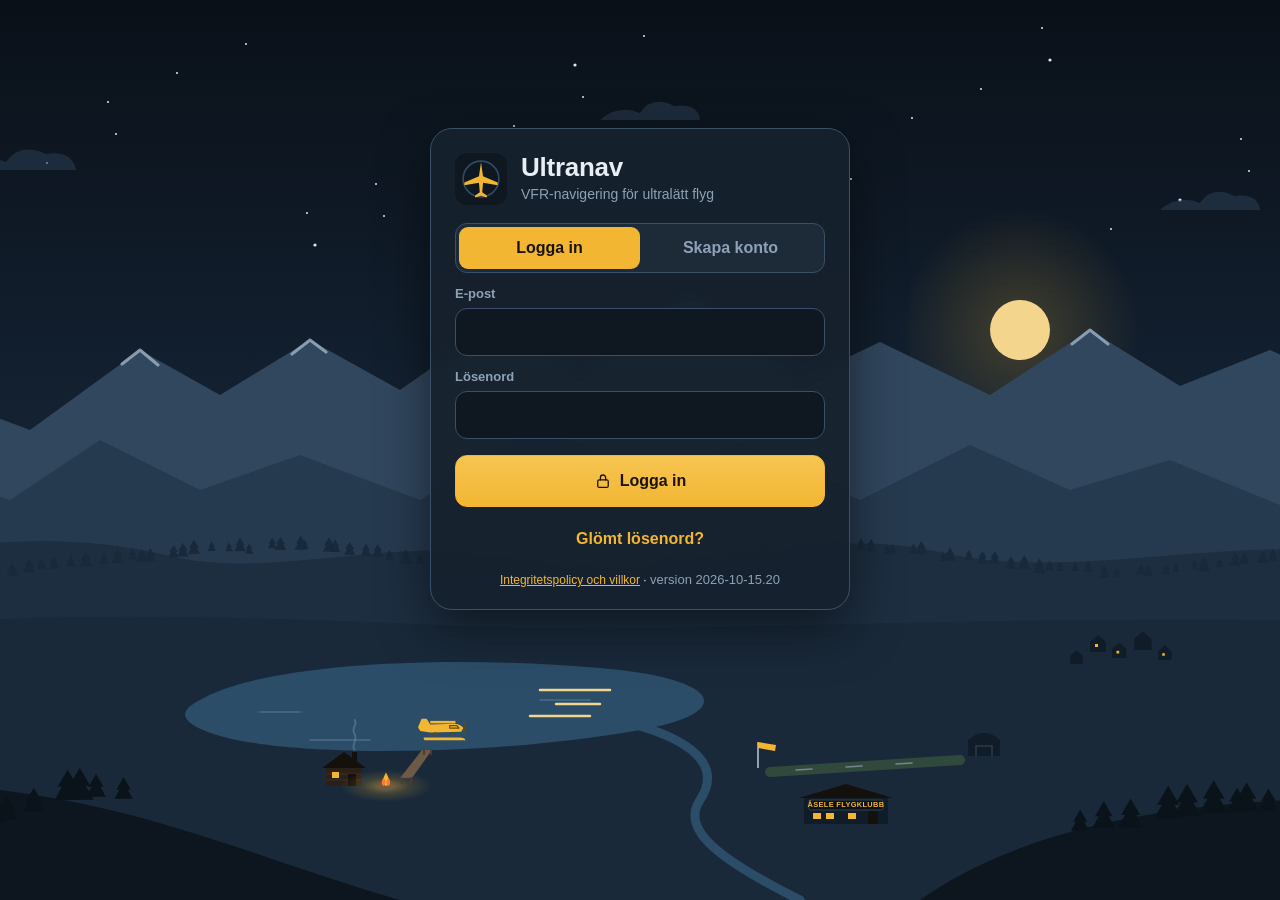
==== commit 0e14fc72: "NOTAM: knapp som öppnar LFV:s AROWeb i stället för NOTAM-lager NOTAM-lagret och NOTAM-delen i proxyn" ====
--- a/index.html
+++ b/index.html
@@ -53,6 +53,7 @@
       <div class="grp">
         <button id="btnLayers" title="Kartor och kartlager"><i data-icon="layers"></i><small>Kartor</small></button>
         <button id="btnNearest" title="Närmaste flygfält"><i data-icon="runway"></i><small>Närmast</small></button>
+        <button id="btnNotam" title="NOTAM hos LFV (AROWeb) — öppnas i ny flik"><i data-icon="alert"></i><small>NOTAM</small></button>
       </div>
       <div class="grp zoom">
         <button id="btnZoomIn" title="Zooma in" aria-label="Zooma in"><i data-icon="plus" data-size="24"></i></button>
--- a/css/app.css
+++ b/css/app.css
@@ -427,8 +427,16 @@
 .scene .road { fill: none; stroke: #2c3d50; stroke-width: 2.5; stroke-dasharray: 2 5; stroke-linecap: round; }
 .scene .pole { stroke: #8ea2b6; stroke-width: 2; }
 .scene .sockp { fill: #f2b632; }
-.scene .pad { fill: #22364a; stroke: #8ea2b6; stroke-width: 1.2; } .scene .padh { fill: none; stroke: #f2b632; stroke-width: 1.6; stroke-linecap: round; }
 .scene .dock { fill: none; stroke: #6c5a46; stroke-width: 5; stroke-linecap: round; }
+.scene .dock.thin { stroke-width: 2.5; }
+.scene .cab { fill: #2a2018; } .scene .cab-roof { fill: #14100c; } .scene .cab-chim { fill: #14100c; }
+.scene .cab-log { fill: none; stroke: #3d2f22; stroke-width: 1.2; } .scene .cab-door { fill: #14100c; stroke: none; }
+.scene .smoke { fill: none; stroke: #8ea2b6; stroke-width: 2; stroke-linecap: round; opacity: .35; }
+.scene .logs { fill: none; stroke: #6c5a46; stroke-width: 2.5; stroke-linecap: round; }
+.scene .flame.f1 path { fill: #f2b632; } .scene .flame.f2 path { fill: #ff7a2e; }
+.scene .spark { fill: #ffcf6b; opacity: 0; }
+.scene .fireglow { opacity: .9; }
+.scene .pier { fill: #6c5a46; } .scene .pier-post { stroke: #4a3c2e; stroke-width: 2; stroke-linecap: round; }
 .scene .fg { fill: #0d161f; }
 .scene .ring { fill: none; stroke: #9fc0d8; stroke-width: 1.4; opacity: 0; }
 .scene .ac-body, .scene .ac-wheel { fill: #f2b632; }
@@ -437,15 +445,25 @@
 .scene .ac-rotor { fill: none; stroke: #f2b632; stroke-width: 2.4; stroke-linecap: round; }
 
 /* rörelse */
-.scene .fly, .scene .bobsky, .scene .drift, .scene .heli, .scene .bob, .scene .ring, .scene .sock, .scene .ac-rotor, .scene .star, .scene .shimmer {
+.scene .fly, .scene .bobsky, .scene .drift, .scene .helifar, .scene .bob, .scene .ring, .scene .sock, .scene .ac-rotor, .scene .star, .scene .shimmer {
   transform-box: fill-box; transform-origin: center; }
 .scene .fly.near { animation: scFly 42s linear infinite; }
+.scene .flame, .scene .spark, .scene .smoke, .scene .fireglow { transform-box: fill-box; }
+.scene .flame { transform-origin: 50% 100%; }
+.scene .flame.f1 { animation: scFlicker .9s ease-in-out infinite; }
+.scene .flame.f2 { animation: scFlicker 1.3s ease-in-out infinite reverse; }
+.scene .fireglow { transform-origin: center; animation: scGlowPulse 1.1s ease-in-out infinite alternate; }
+.scene .spark.k1 { animation: scSpark 2.2s ease-out infinite; --dx: 4px; }
+.scene .spark.k2 { animation: scSpark 2.8s ease-out infinite .9s; --dx: -3px; }
+.scene .spark.k3 { animation: scSpark 2.5s ease-out infinite 1.6s; --dx: 2px; }
+.scene .smoke { animation: scSmoke 6s ease-out infinite; }
+.scene .glow-win { animation: scWin 4s ease-in-out infinite; }
 .scene .fly.far { animation: scFly 95s linear infinite; animation-delay: -40s; opacity: .8; }
 .scene .bobsky { animation: scBob 5s ease-in-out infinite alternate; }
 .scene .drift.d1 { animation: scDrift 80s ease-in-out infinite alternate; }
 .scene .drift.d2 { animation: scDrift 110s ease-in-out infinite alternate-reverse; }
 .scene .drift.d3 { animation: scDrift 95s ease-in-out infinite alternate; }
-.scene .heli { animation: scHeli 16s ease-in-out infinite; }
+.scene .helifar { animation: scFly 80s linear infinite; animation-delay: -28s; opacity: .9; }
 .scene .ac-rotor { animation: scRotor .22s linear infinite alternate; }
 .scene .bob { animation: scBobSmall 3.2s ease-in-out infinite alternate; }
 .scene .ring.r1 { animation: scRing 5s ease-out infinite; }
@@ -455,6 +473,11 @@
 .scene .star.s0 { animation: scTwinkle 3.1s ease-in-out infinite alternate; }
 .scene .star.s1 { animation: scTwinkle 4.3s ease-in-out infinite alternate; animation-delay: -1.5s; }
 .scene .star.s2 { animation: scTwinkle 5.7s ease-in-out infinite alternate; animation-delay: -3s; }
+@keyframes scFlicker { 0% { transform: scale(1, 1); } 30% { transform: scale(.92, 1.12); } 55% { transform: scale(1.06, .9); } 80% { transform: scale(.96, 1.08); } 100% { transform: scale(1, 1); } }
+@keyframes scGlowPulse { from { opacity: .7; } to { opacity: 1; } }
+@keyframes scSpark { 0% { transform: translate(0, 0); opacity: 0; } 15% { opacity: 1; } 100% { transform: translate(var(--dx, 3px), -26px); opacity: 0; } }
+@keyframes scSmoke { 0% { transform: translateY(4px); opacity: 0; } 30% { opacity: .38; } 100% { transform: translate(6px, -14px); opacity: 0; } }
+@keyframes scWin { 0%, 100% { opacity: 1; } 50% { opacity: .78; } }
 @keyframes scFly { from { transform: translateX(-260px); } to { transform: translateX(1900px); } }
 @keyframes scBob { from { transform: translateY(-6px); } to { transform: translateY(6px); } }
 @keyframes scBobSmall { from { transform: translateY(0); } to { transform: translateY(1.6px); } }
@@ -464,11 +487,85 @@
 @keyframes scSock { from { transform: rotate(-7deg); } to { transform: rotate(5deg); } }
 @keyframes scShimmer { from { opacity: .2; } to { opacity: .75; } }
 @keyframes scTwinkle { from { opacity: .25; } to { opacity: 1; } }
-@keyframes scHeli {
-  0%, 12% { transform: translateY(0); }
-  40% { transform: translateY(-64px); }
-  48% { transform: translateY(-60px); } 56% { transform: translateY(-66px); } 64% { transform: translateY(-60px); } 72% { transform: translateY(-64px); }
-  92%, 100% { transform: translateY(0); }
-}
 @media (prefers-reduced-motion: reduce) { .scene * { animation: none !important; } .scene .fly.near { transform: translateX(420px); } .scene .fly.far { transform: translateX(1000px); } }
 #gateNote:not(:empty) { margin-bottom: 6px; }
+
+/* Dygnsväxling: dag efter 8 s, natt igen efter 16 s (styrs av login.js, upprepas) */
+.scene .dawnsky { opacity: 0; transition: opacity 3s ease-in-out; }
+.scene .stars { transition: opacity 2.5s ease; }
+.scene .moonset { transition: transform 3s ease-in-out; }
+.scene .sunrise { transform: translateY(330px); transition: transform 3.5s ease-out; }
+.scene .sun { fill: #ffe39a; }
+.scene .birds { opacity: 0; }
+.scene .bird { fill: none; stroke: #1d2e40; stroke-width: 2; stroke-linecap: round; stroke-linejoin: round; }
+.scene :is(.m1, .m2, .m3, .tr, .vale, .lake, .river, .fg, .cl, .hs, .cab, .cab-roof, .strip) { transition: fill 3s ease, stroke 3s ease; }
+.scene .win { transition: opacity 2s ease; }
+.scene .fireup { transition: opacity 1.6s ease; }
+.scene .smoke.ember { opacity: 0; animation: none; transition: opacity 2s ease; }
+.scene.day .dawnsky { opacity: 1; }
+.scene.day .stars { opacity: 0; }
+.scene.day .moonset { transform: translateY(260px); }
+.scene.day .sunrise { transform: translateY(0); }
+.scene.day .m1 { fill: #7d90aa; } .scene.day .m2 { fill: #64789a; } .scene.day .m3 { fill: #52688a; }
+.scene.day .tr, .scene.day .tr.far { fill: #3a5272; } .scene.day .tr.near { fill: #1e2c3d; }
+.scene.day .vale { fill: #4b6185; } .scene.day .fg { fill: #2a3a50; }
+.scene.day .lake { fill: #79a8cc; } .scene.day .river { stroke: #79a8cc; }
+.scene.day .cl { fill: #f4ddc6; } .scene.day .hs { fill: #2c3a4c; }
+.scene.day .strip { stroke: #4f7a52; }
+.scene.day .win { opacity: 0; animation: none; }
+.scene.day .fireup { opacity: 0; }
+.scene.day .smoke.ember { opacity: 1; animation: scSmoke 3.5s ease-out infinite; }
+.scene.day .moonpath { stroke: #fff1c4; }
+.scene.day .birds { opacity: 1; }
+.scene.day .birdsi { animation: scBirds 9s linear .5s both; }
+@keyframes scBirds { 0% { transform: translate(-120px, 230px); opacity: 0; } 8% { opacity: 1; } 92% { opacity: 1; } 100% { transform: translate(1300px, 120px); opacity: 0; } }
+
+/* roddbåten */
+.scene .boat { fill: #6c5a46; } .scene .person { fill: #b5482f; } .scene .head { fill: #e2bb94; } .scene .hat { fill: #2c3d50; }
+.scene .oar { fill: none; stroke: #c9a77c; stroke-width: 1.4; stroke-linecap: round; transform-box: fill-box; transform-origin: 100% 0; }
+.scene .rodp { fill: none; stroke: #3d2f22; stroke-width: 1.1; stroke-linecap: round; }
+.scene .fline { fill: none; stroke: #c8d6e2; stroke-width: .5; }
+.scene .bobber { fill: #e8473a; }
+.scene .fring { fill: none; stroke: #c8d6e2; stroke-width: .7; opacity: 0; transform-box: fill-box; transform-origin: center; }
+.scene .rod { opacity: 0; transition: opacity .8s ease; }
+.scene .rower { transition: transform 5s ease-in-out; }
+.scene.day .rower { transform: translate(-100px, -38px); }
+/* gubben finns bara i båten på dagen och medan han ror; båten ligger tom vid bryggan på natten */
+.scene .crew { opacity: 0; transform-box: fill-box; transform-origin: 50% 100%; }
+.scene.day .crew, .scene.rowing .crew { opacity: 1; }
+.scene.day .crew { animation: scPop .35s ease-out; }
+@keyframes scPop { from { transform: scale(.2); } 70% { transform: scale(1.15); } to { transform: scale(1); } }
+.scene.rowing .oar { animation: scOar .75s ease-in-out infinite alternate; }
+.scene.fishing .rod { opacity: 1; }
+.scene.fishing .fring { animation: scRing 2.6s ease-out infinite; }
+@keyframes scOar { from { transform: rotate(-28deg); } to { transform: rotate(22deg); } }
+
+@media (prefers-reduced-motion: reduce) { .scene .rower, .scene * { transition: none !important; } }
+
+
+/* samtycke, kontoradering, länkar på inloggningssidan */
+.consent { display: flex; gap: 10px; align-items: flex-start; font-size: 13px; color: var(--muted); line-height: 1.4; }
+.consent input { width: 22px; height: 22px; flex: none; margin-top: 1px; accent-color: var(--accent); }
+.consent a, .gatefoot a, .danger-zone + .muted a { color: var(--accent); }
+.gatefoot { margin-top: 12px; text-align: center; font-size: 12px; }
+details.danger-zone { margin: 14px 0 8px; border: 1px solid var(--line-strong); border-radius: 12px; padding: 8px 12px; }
+details.danger-zone summary { cursor: pointer; font-weight: 600; color: var(--bad, #ff5a52); min-height: 32px; display: flex; align-items: center; }
+
+/* klubbstugan vid fältet */
+.scene .clubsign { fill: #0b121a; stroke: #3a4c5e; stroke-width: .8; }
+.scene .clubtxt { fill: #f2b632; font: 700 7.4px/1 -apple-system, BlinkMacSystemFont, "Segoe UI", Roboto, sans-serif; letter-spacing: .35px; }
+
+/* påskägg: älgen (andra dagen) */
+.scene .mo { fill: #3b2a1e; } .scene .mo-ant { fill: #c9b79a; } .scene .mo-eye { fill: #0b121a; }
+.scene .mo-leg { fill: none; stroke: #3b2a1e; stroke-width: 2.8; stroke-linecap: round; transform-box: fill-box; transform-origin: 50% 0; }
+.scene .mo-head { transform-box: fill-box; transform-origin: 24% 85%; }
+.scene .mooseo { transition: opacity 2.5s ease; }
+.scene .moose { opacity: 0; }
+.scene.egg .moose { animation: scMooseWalk 6s ease-out both; }
+.scene.egg .mo-leg.l1 { animation: scLeg .5s ease-in-out 12 alternate; }
+.scene.egg .mo-leg.l2 { animation: scLeg .5s ease-in-out 12 alternate-reverse; }
+.scene.egg .mo-head { animation: scDrink 1.2s ease-in-out 6.2s both; }
+.scene.eggout .mooseo { opacity: 0; }
+@keyframes scMooseWalk { 0% { transform: translateX(-230px); opacity: 0; } 12% { opacity: 1; } 100% { transform: translateX(0); opacity: 1; } }
+@keyframes scLeg { from { transform: rotate(-14deg); } to { transform: rotate(14deg); } }
+@keyframes scDrink { from { transform: rotate(0); } to { transform: rotate(48deg); } }
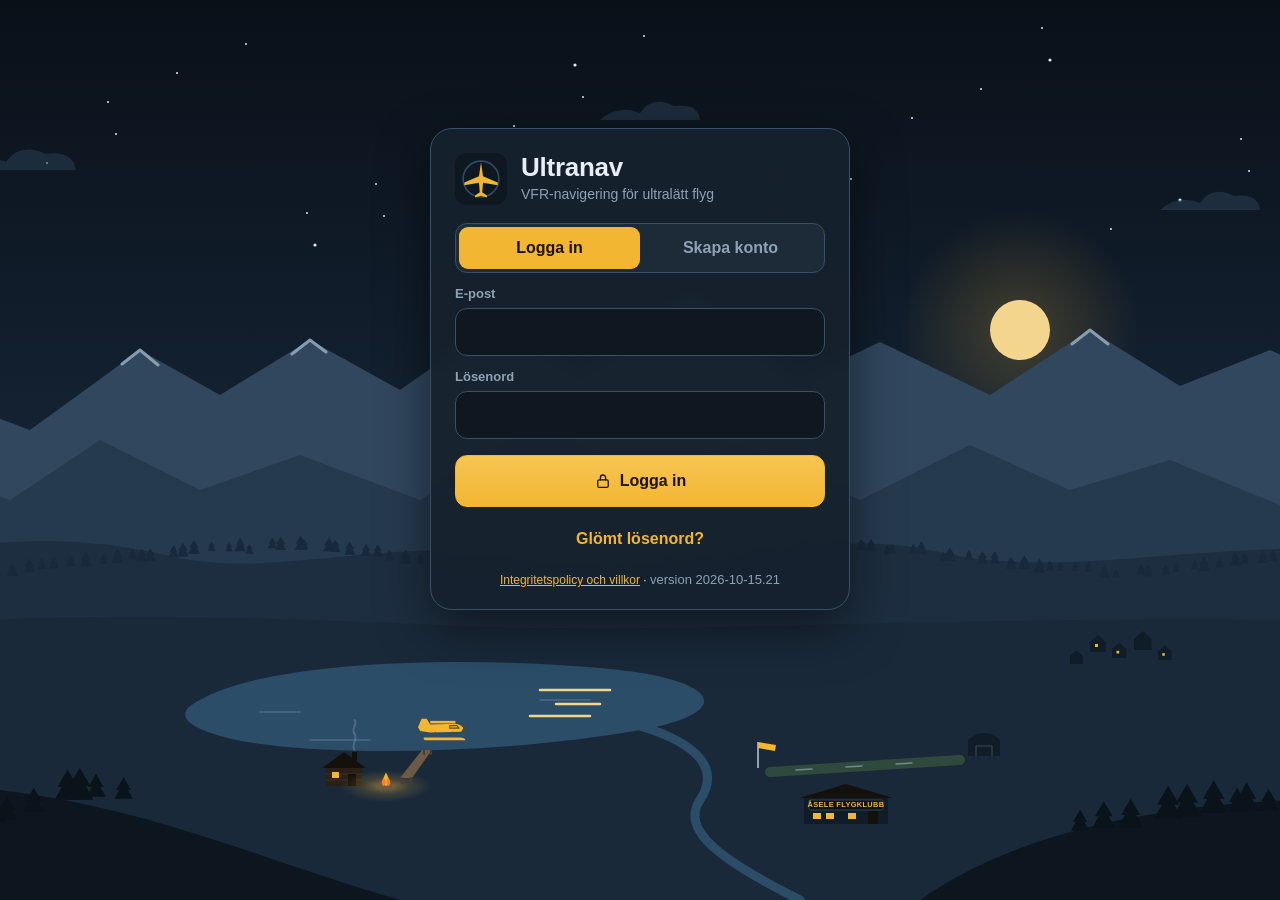
==== commit 2ddb6b12: "Rita-knappen heter Rita och mät, ny ikon med penna och linjal Co-Authored-By: Claude Opus 5.5 <norep" ====
--- a/index.html
+++ b/index.html
@@ -48,7 +48,7 @@
       <div class="grp">
         <button id="btnEdit" title="Planera rutt"><i data-icon="route"></i><small>Rutt</small></button>
         <button id="btnProfile" title="Terrängprofil längs rutten"><i data-icon="mountain"></i><small>Profil</small></button>
-        <button id="btnDraw" title="Rita och mät: avstånd, linjer, ytor och punkter"><i data-icon="edit"></i><small>Rita</small></button>
+        <button id="btnDraw" class="two" title="Rita och mät: avstånd, linjer, ytor och punkter"><i data-icon="drawMeasure"></i><small>Rita och<br>mät</small></button>
       </div>
       <div class="grp">
         <button id="btnLayers" title="Kartor och kartlager"><i data-icon="layers"></i><small>Kartor</small></button>
@@ -77,7 +77,7 @@
       <button data-tab="route" class="active"><i data-icon="route"></i><span>Rutt</span></button>
       <button data-tab="wx"><i data-icon="cloud"></i><span>Väder</span></button>
       <button data-tab="fields"><i data-icon="plane"></i><span>Fält</span></button>
-      <button data-tab="draw"><i data-icon="edit"></i><span>Rita</span></button>
+      <button data-tab="draw"><i data-icon="drawMeasure"></i><span>Rita och mät</span></button>
       <button data-tab="track"><i data-icon="log"></i><span>Logg</span></button>
       <button data-tab="settings"><i data-icon="sliders"></i><span>Inställn.</span></button>
       <button data-tab="account"><i data-icon="user"></i><span>Konto</span></button>
--- a/css/app.css
+++ b/css/app.css
@@ -149,6 +149,8 @@
   transition: background-color .15s, color .15s; }
 #fab .grp button + button::before { content: ""; position: absolute; top: -2px; left: 14px; right: 14px; height: 1px; background: var(--line); }
 #fab button small { font-size: 10px; color: var(--muted); line-height: 1; }
+#fab button.two small { white-space: nowrap; text-align: center; line-height: 1.05; }
+#fab button.two { gap: 2px; }
 #fab button:active { background: var(--raise); }
 #fab button.on { background: linear-gradient(180deg, var(--accent-strong), var(--accent)); color: var(--accent-text);
   box-shadow: inset 0 1px 0 rgba(255, 255, 255, .25); }
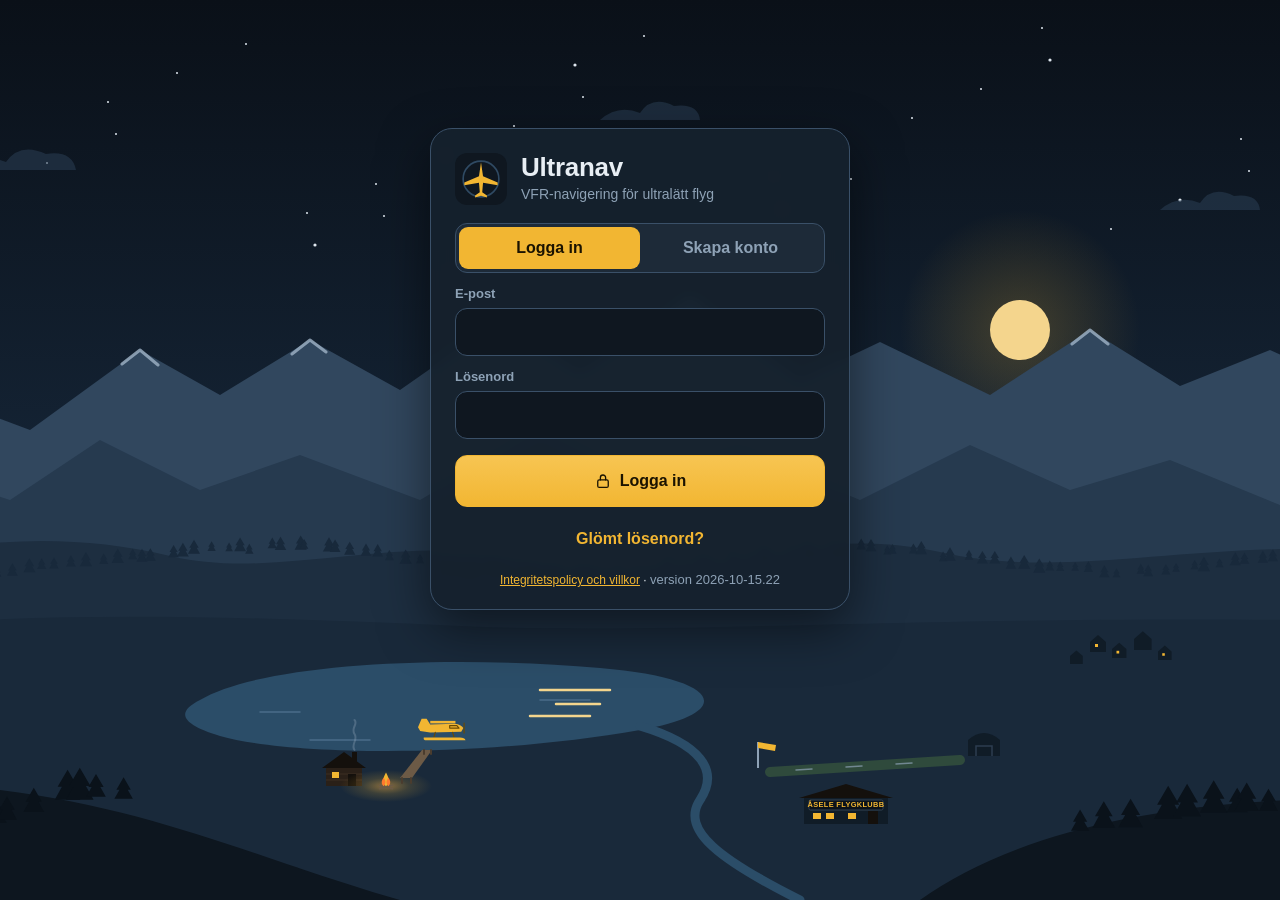
==== commit e92dc4e0: "Ta bort kartlagren Rapportpunkter, OpenFlightMaps VFR och OpenAIP-karta; NOTAM-knappen öppnar LFV:s " ====
--- a/index.html
+++ b/index.html
@@ -53,7 +53,7 @@
       <div class="grp">
         <button id="btnLayers" title="Kartor och kartlager"><i data-icon="layers"></i><small>Kartor</small></button>
         <button id="btnNearest" title="Närmaste flygfält"><i data-icon="runway"></i><small>Närmast</small></button>
-        <button id="btnNotam" title="NOTAM hos LFV (AROWeb) — öppnas i ny flik"><i data-icon="alert"></i><small>NOTAM</small></button>
+        <button id="btnNotam" title="NOTAM på LFV:s drönarkarta — öppnas i ny flik"><i data-icon="alert"></i><small>NOTAM</small></button>
       </div>
       <div class="grp zoom">
         <button id="btnZoomIn" title="Zooma in" aria-label="Zooma in"><i data-icon="plus" data-size="24"></i></button>
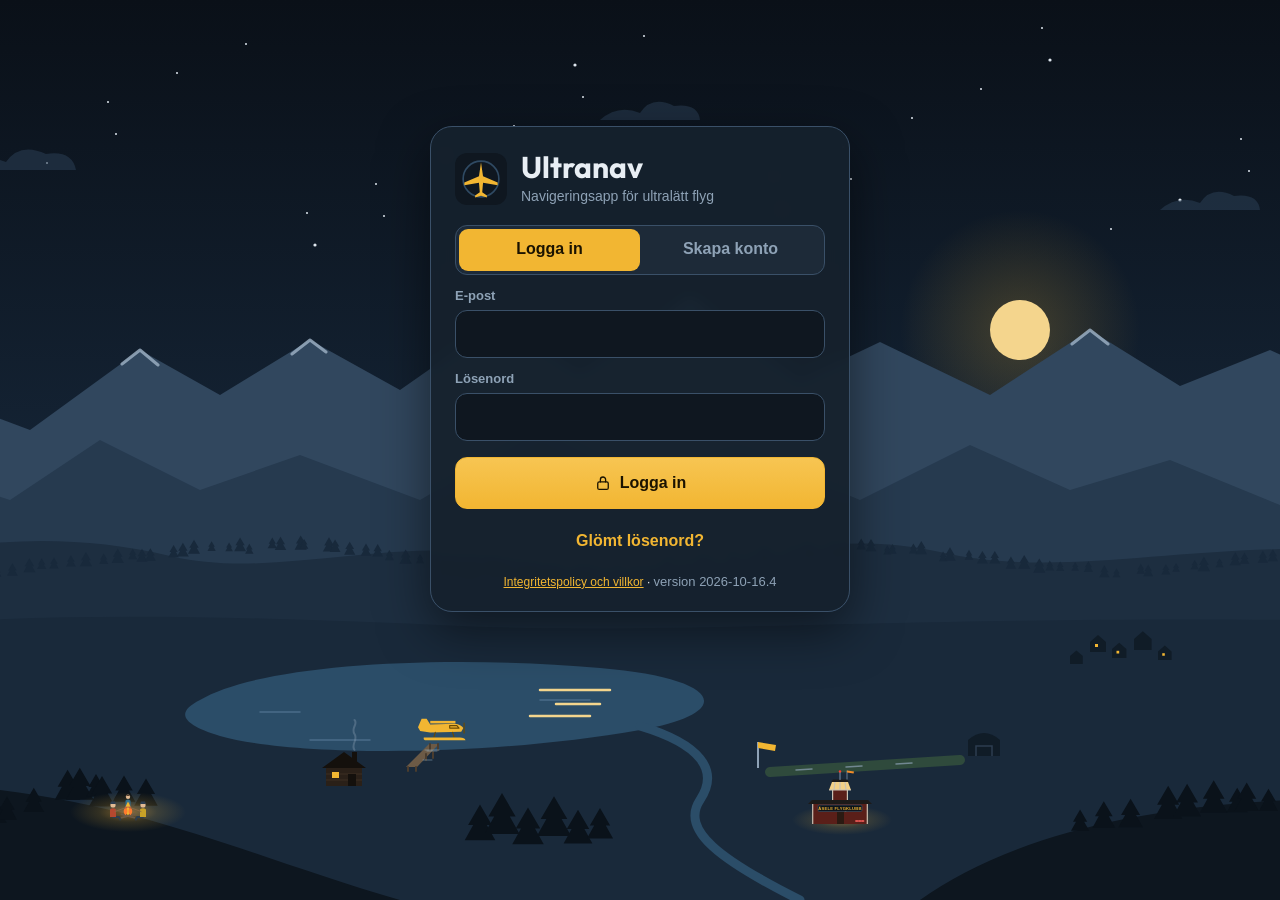
==== commit ff53cb72: "Förslag: välj enhet för avstånd (NM/km) och höjd (ft/m) Co-Authored-By: Claude Opus 5.5 <noreply@ant" ====
--- a/index.html
+++ b/index.html
@@ -23,11 +23,11 @@
     <button id="btnMenu" class="ibtn" aria-label="Meny"><i data-icon="menu" data-size="26"></i></button>
     <div class="inst"><span class="lbl">GS</span><span class="val" id="iGS">--</span><span class="unit" id="iGSu">kt</span></div>
     <div class="inst"><span class="lbl">TRK</span><span class="val" id="iTRK">---</span><span class="unit">°</span></div>
-    <div class="inst"><span class="lbl">ALT</span><span class="val" id="iALT">----</span><span class="unit">ft</span></div>
-    <div class="inst"><span class="lbl">AGL</span><span class="val" id="iAGL">----</span><span class="unit">ft</span></div>
+    <div class="inst"><span class="lbl">ALT</span><span class="val" id="iALT">----</span><span class="unit" id="iALTu">ft</span></div>
+    <div class="inst"><span class="lbl">AGL</span><span class="val" id="iAGL">----</span><span class="unit" id="iAGLu">ft</span></div>
     <div class="inst wide tappable" title="Välj aktiv sträcka"><span class="lbl">NÄSTA <i data-icon="chevronDown" data-size="12"></i></span><span class="val" id="iWP">—</span></div>
     <div class="inst"><span class="lbl">BRG</span><span class="val" id="iBRG">---</span><span class="unit">°</span></div>
-    <div class="inst"><span class="lbl">DIST</span><span class="val" id="iDIST">--</span><span class="unit">NM</span></div>
+    <div class="inst"><span class="lbl">DIST</span><span class="val" id="iDIST">--</span><span class="unit" id="iDISTu">NM</span></div>
     <div class="inst"><span class="lbl">ETE</span><span class="val" id="iETE">--:--</span></div>
     <div class="inst"><span class="lbl">ETA</span><span class="val" id="iETA">--:--</span><span class="unit">Z</span></div>
     <div class="inst"><span class="lbl">UTC</span><span class="val" id="iUTC">--:--</span></div>
--- a/css/app.css
+++ b/css/app.css
@@ -1,3 +1,5 @@
+/* Ordmärket "Ultranav": Outfit (SIL Open Font License, fonts/OFL-Outfit.txt) */
+@font-face { font-family: 'Outfit'; font-weight: 700; font-style: normal; font-display: swap; src: url('../fonts/outfit-700.woff2') format('woff2'); }
 /* ==========================================================================
    Ultranav — designspråk
    Mörkt skiffer med bärnstensaccent, ljust tema för sol och rött nattema.
@@ -31,6 +33,7 @@
   --sans: -apple-system, BlinkMacSystemFont, "SF Pro Text", "Segoe UI", Roboto, sans-serif;
   --display: -apple-system, BlinkMacSystemFont, "SF Pro Display", "Segoe UI", Roboto, sans-serif;
   --serif: var(--display); /* rubriker och namn */
+  --brand: 'Outfit', var(--display); /* appens namn */
   --mono: ui-monospace, "SF Mono", Menlo, monospace;
   --safeT: env(safe-area-inset-top, 0px); --safeB: env(safe-area-inset-bottom, 0px);
   --safeL: env(safe-area-inset-left, 0px); --safeR: env(safe-area-inset-right, 0px);
@@ -130,8 +133,8 @@
 .wp-label::before, .leg-label::before, .draw-label::before, .draw-seg::before, .ap-label::before { display: none; }
 .ap-label { background: transparent; border: 0; box-shadow: none; color: #0b2a6b; font: 700 11px var(--sans);
   text-shadow: 0 0 3px #fff, 0 0 3px #fff; padding: 0; }
-.own-ship { width: 56px; height: 56px; }
-.own-ship svg { width: 56px; height: 56px; filter: drop-shadow(0 0 2px rgba(0, 0, 0, .8)); transition: transform .3s linear; }
+.own-ship { width: 40px; height: 40px; }
+.own-ship svg { width: 40px; height: 40px; filter: drop-shadow(0 0 2px rgba(0, 0, 0, .8)); transition: transform .3s linear; }
 .wxdot { width: 18px; height: 18px; border-radius: 50%; border: 2px solid #fff; box-shadow: 0 0 3px #000; }
 .dvert { width: 22px; height: 22px; border-radius: 50%; background: #fff; border: 3px solid #ff375f; color: #111;
   font: 700 10px/16px var(--sans); text-align: center; box-shadow: 0 1px 3px rgba(0, 0, 0, .5); }
@@ -395,7 +398,7 @@
 @media (orientation: portrait) { .gatecard { margin-bottom: 30vh; } }
 .gatecard .brand { display: flex; align-items: center; gap: 14px; margin-bottom: 18px; }
 .gatecard .brand img { border-radius: 12px; }
-.gatecard h1 { margin: 0; font: 700 26px/1.1 var(--display); letter-spacing: -.01em; }
+.gatecard h1 { margin: 0; font: 700 30px/1.1 var(--brand); letter-spacing: 0; }
 .gatecard p { margin: 3px 0 0; color: var(--muted); font-size: 14px; }
 .authform { display: flex; flex-direction: column; gap: 12px; margin-top: 12px; }
 .afield { display: flex; flex-direction: column; gap: 5px; font-size: 13px; color: var(--muted); font-weight: 600; }
@@ -438,7 +441,10 @@
 .scene .flame.f1 path { fill: #f2b632; } .scene .flame.f2 path { fill: #ff7a2e; }
 .scene .spark { fill: #ffcf6b; opacity: 0; }
 .scene .fireglow { opacity: .9; }
-.scene .pier { fill: #6c5a46; } .scene .pier-post { stroke: #4a3c2e; stroke-width: 2; stroke-linecap: round; }
+.scene .pier { fill: #6c5a46; }
+.scene .pier-ripple { fill: none; stroke: #9fc0d8; stroke-width: 1; stroke-linecap: round; opacity: .45; }
+.scene .clublink { cursor: pointer; pointer-events: all; } .scene .clublink .hit { fill: transparent; }
+.scene .clublink:hover .club-wall { filter: brightness(1.15); } .scene .pier-post { stroke: #4a3c2e; stroke-width: 2; stroke-linecap: round; }
 .scene .fg { fill: #0d161f; }
 .scene .ring { fill: none; stroke: #9fc0d8; stroke-width: 1.4; opacity: 0; }
 .scene .ac-body, .scene .ac-wheel { fill: #f2b632; }
@@ -489,6 +495,18 @@
 @keyframes scSock { from { transform: rotate(-7deg); } to { transform: rotate(5deg); } }
 @keyframes scShimmer { from { opacity: .2; } to { opacity: .75; } }
 @keyframes scTwinkle { from { opacity: .25; } to { opacity: 1; } }
+/* var tredje dag: flygplan går in för landning, sätter ner på gräsfältet och rullar ut */
+.scene .lander { opacity: 0; }
+.scene.landing .lander { animation: scLand 7.4s forwards; }
+.scene .lander-fade { transition: opacity 2s ease; }
+.scene.landout .lander-fade { opacity: 0; }
+@keyframes scLand {
+  0% { transform: translate(600px, 702px) rotate(6deg); opacity: 0; animation-timing-function: linear; }
+  10% { opacity: 1; }
+  48% { transform: translate(930px, 766px) rotate(2deg); animation-timing-function: ease-out; }
+  56% { transform: translate(962px, 769.5px) rotate(-4deg); animation-timing-function: cubic-bezier(.25, .6, .4, 1); }
+  100% { transform: translate(1085px, 762.5px) rotate(-3.6deg); opacity: 1; }
+}
 @media (prefers-reduced-motion: reduce) { .scene * { animation: none !important; } .scene .fly.near { transform: translateX(420px); } .scene .fly.far { transform: translateX(1000px); } }
 #gateNote:not(:empty) { margin-bottom: 6px; }
 
@@ -555,7 +573,7 @@
 
 /* klubbstugan vid fältet */
 .scene .clubsign { fill: #0b121a; stroke: #3a4c5e; stroke-width: .8; }
-.scene .clubtxt { fill: #f2b632; font: 700 7.4px/1 -apple-system, BlinkMacSystemFont, "Segoe UI", Roboto, sans-serif; letter-spacing: .35px; }
+.scene .clubtxt { fill: #f2b632; font: 700 5.2px/1 -apple-system, BlinkMacSystemFont, "Segoe UI", Roboto, sans-serif; letter-spacing: .25px; }
 
 /* påskägg: älgen (andra dagen) */
 .scene .mo { fill: #3b2a1e; } .scene .mo-ant { fill: #c9b79a; } .scene .mo-eye { fill: #0b121a; }
@@ -571,3 +589,123 @@
 @keyframes scMooseWalk { 0% { transform: translateX(-230px); opacity: 0; } 12% { opacity: 1; } 100% { transform: translateX(0); opacity: 1; } }
 @keyframes scLeg { from { transform: rotate(-14deg); } to { transform: rotate(14deg); } }
 @keyframes scDrink { from { transform: rotate(0); } to { transform: rotate(48deg); } }
+
+/* administratörsinställningar */
+.adminzone { margin-top: 18px; border: 1px dashed var(--line-strong); border-radius: 14px; padding: 4px 14px 12px; }
+.adminhead { display: flex; align-items: center; gap: 8px; margin-top: 10px; font-size: 12px; font-weight: 700; color: var(--accent); text-transform: uppercase; letter-spacing: .06em; }
+
+/* positionsdelning: tydlig status och strömbrytare när GPS är på */
+#shareChip { position: absolute; left: 12px; top: 12px; z-index: 900; display: flex; align-items: center; gap: 12px;
+  min-height: 60px; padding: 8px 14px 8px 12px; border-radius: 16px; border: 2px solid var(--accent);
+  background: var(--panel); color: var(--text); text-align: left; box-shadow: 0 6px 20px rgba(0,0,0,.35); max-width: min(360px, calc(100% - 110px)); }
+#shareChip .shIco { width: 34px; height: 34px; border-radius: 50%; display: grid; place-items: center; background: var(--raise); color: var(--accent); flex: none; }
+#shareChip .shTxt { display: flex; flex-direction: column; gap: 2px; min-width: 0; }
+#shareChip .shTxt b { font-size: 16px; line-height: 1.15; }
+#shareChip .shTxt small { font-size: 12.5px; color: var(--muted); line-height: 1.25; }
+#shareChip .shSw { width: 46px; height: 28px; border-radius: 14px; background: var(--line-strong); position: relative; flex: none; margin-left: 4px; transition: background .2s; }
+#shareChip .shSw::after { content: ''; position: absolute; top: 3px; left: 3px; width: 22px; height: 22px; border-radius: 50%; background: #fff; transition: transform .2s; box-shadow: 0 1px 3px rgba(0,0,0,.4); }
+#shareChip.on, #shareChip.wait, #shareChip.err { }
+#shareChip.on { background: #1f7a3a; border-color: #3cc463; color: #fff; }
+#shareChip.on .shTxt small { color: #d6f5de; }
+#shareChip.on .shIco { background: rgba(255,255,255,.18); }
+#shareChip.on .shSw, #shareChip.wait .shSw, #shareChip.err .shSw { background: #3cc463; }
+#shareChip.on .shSw::after, #shareChip.wait .shSw::after, #shareChip.err .shSw::after { transform: translateX(18px); }
+#shareChip.err { border-color: var(--bad); }
+#shareChip.err .shIco { color: var(--bad); }
+#shareChip:active { transform: scale(.98); }
+#shareChip .dot { width: 12px; height: 12px; border-radius: 50%; background: #9dffb8; animation: shPulse 1.8s infinite; }
+@keyframes shPulse { 0% { box-shadow: 0 0 0 0 rgba(157,255,184,.7); } 70% { box-shadow: 0 0 0 10px rgba(157,255,184,0); } 100% { box-shadow: 0 0 0 0 rgba(157,255,184,0); } }
+body.gated #shareChip { display: none; }
+.traffic-ic { background: none; border: 0; }
+.traffic-label { font-weight: 700; }
+
+/* klubbstugan: faluröd, vita knutar, varmt ljus och radiomast */
+.scene .club-wall { fill: #5a1f19; } .scene.day .club-wall { fill: #a3352a; }
+.scene .club-trim { fill: none; stroke: #c9c2b4; stroke-width: 1.2; } .scene.day .club-trim { stroke: #f4f0e6; }
+.scene .club-roof { fill: #1c1a19; } .scene.day .club-roof { fill: #3a3634; }
+.scene .club-glow { opacity: .8; transition: opacity 2s ease; } .scene.day .club-glow { opacity: 0; }
+.scene .club-lamp { fill: #ffe39a; } .scene.day .club-lamp { fill: #c9c2b4; }
+.scene .club-porch { fill: none; stroke: #6c5a46; stroke-width: 1.6; }
+.scene .club-flower { fill: none; stroke: #d9534f; stroke-width: 1.8; stroke-linecap: round; stroke-dasharray: 1.5 1.5; }
+.scene :is(.club-wall, .club-roof) { transition: fill 3s ease; }
+.scene .mast-l { fill: none; stroke: #8ea2b6; stroke-width: .9; stroke-linecap: round; } .scene.day .mast-l { stroke: #5b6773; }
+.scene .mast-light { fill: #ff3b30; animation: scBlink 1.6s steps(1) infinite; }
+@keyframes scBlink { 0%, 55% { opacity: 1; } 56%, 100% { opacity: .15; } }
+
+/* vedklyvning (andra dagen) */
+.scene .chopper { opacity: 0; transition: opacity .4s ease; }
+.scene.chop.day .chopper { opacity: 1; }
+.scene.chop .crew { opacity: 0 !important; }
+.scene .woodpile { fill: #8a6a48; stroke: #5b4430; stroke-width: .6; } .scene .woodend { stroke: #e2c49a; stroke-width: 2.4; stroke-linecap: round; }
+.scene .block { fill: #6c5a46; } .scene .logp { fill: #c9a77c; }
+.scene .leg { stroke: #2c3d50; stroke-width: 1.6; stroke-linecap: round; }
+.scene .axe-h { stroke: #8a6a48; stroke-width: 1.4; stroke-linecap: round; } .scene .axe-b { fill: #b8c4cf; }
+.scene .axe { transform-box: fill-box; transform-origin: 100% 100%; }
+.scene.chop.day .axe { animation: scChop 1.3s ease-in infinite; }
+@keyframes scChop { 0%, 15% { transform: rotate(0); } 55% { transform: rotate(-115deg); } 70% { transform: rotate(-118deg); } 100% { transform: rotate(0); } }
+.scene.chop.day .lp1 { animation: scSplitL 1.3s ease-out infinite; } .scene.chop.day .lp2 { animation: scSplitR 1.3s ease-out infinite; }
+.scene .logp { transform-box: fill-box; transform-origin: 50% 100%; }
+@keyframes scSplitL { 0%, 62% { transform: none; } 75%, 92% { transform: translate(-3px, 1px) rotate(-35deg); } 100% { transform: none; } }
+@keyframes scSplitR { 0%, 62% { transform: none; } 75%, 92% { transform: translate(3px, 1px) rotate(35deg); } 100% { transform: none; } }
+
+/* björnen (tredje natten): smyger kort mellan träden */
+.scene .bear { opacity: 0; }
+.scene .br { fill: #4a3324; stroke: #7d6249; stroke-width: .6; } .scene .br-muz { fill: #8a6a4c; } .scene .br-eye { fill: #0b121a; }
+.scene .br-leg { fill: none; stroke: #4a3324; stroke-width: 5; stroke-linecap: round; transform-box: fill-box; transform-origin: 50% 0; }
+.scene.bear-on .bear { animation: scBear 7s linear both; }
+.scene.bear-on .br-leg.l1 { animation: scLegBear 1s ease-in-out infinite alternate; }
+.scene.bear-on .br-leg.l2 { animation: scLegBear 1s ease-in-out infinite alternate-reverse; }
+.scene.bear-on .bearbob { animation: scBearBob 1s ease-in-out infinite alternate; }
+.scene .bearbob { transform-box: fill-box; }
+@keyframes scBear { 0% { transform: translate(0, 0); opacity: 0; } 14% { opacity: 1; } 86% { opacity: 1; } 100% { transform: translate(110px, -10px); opacity: 0; } }
+@keyframes scLegBear { from { transform: rotate(-11deg); } to { transform: rotate(11deg); } }
+@keyframes scBearBob { from { transform: translateY(0); } to { transform: translateY(1px); } }
+
+/* val av egen symbol */
+.symgrid { display: grid; grid-template-columns: repeat(auto-fill, minmax(96px, 1fr)); gap: 8px; margin-top: 8px; }
+.symbtn { display: flex; flex-direction: column; align-items: center; gap: 4px; padding: 10px 6px 8px; border-radius: 12px; border: 1.5px solid var(--line-strong);
+  background: var(--panel2, var(--raise)); color: var(--text); font-size: 12px; font-weight: 600; min-height: 76px; }
+.symbtn.on { border-color: var(--accent); background: color-mix(in srgb, var(--accent) 16%, transparent); }
+.symbtn svg { filter: drop-shadow(0 0 1.5px rgba(0,0,0,.6)); }
+
+/* lägerelden: personer som grillar på natten, försvinner på dagen */
+.scene .campers { transition: opacity 1.6s ease; }
+.scene.day .campers { opacity: 0; }
+.scene .stick { fill: none; stroke: #8a6a48; stroke-width: .9; stroke-linecap: round; }
+.scene .sausage { fill: #c2603d; }
+.scene .cmp-leg { fill: none; stroke: #2c3d50; stroke-width: 2; stroke-linecap: round; stroke-linejoin: round; }
+.scene .hair { fill: #3d2b1f; }
+
+/* klubbhuset med utkikstorn */
+.scene .club-glass { fill: #ffd98a; opacity: .95; transition: fill 2s ease; } .scene.day .club-glass { fill: #9fc4e0; opacity: .85; }
+.scene .club-sock { fill: #f28c28; }
+.scene .club-door { fill: #2b1a12; }
+.scene .clubtxt.sm { font-size: 4.2px; letter-spacing: .2px; }
+
+/* fråga om att besöka klubbens hemsida (tryck på klubbhuset) */
+.clubdlg { position: absolute; inset: 0; z-index: 10; display: grid; place-items: center; background: rgba(5, 10, 16, .55); }
+.clubdlg .box { width: min(360px, calc(100vw - 40px)); background: var(--panel); border: 1px solid var(--line-strong); border-radius: 18px; padding: 20px; box-shadow: 0 18px 50px rgba(0,0,0,.5); }
+.clubdlg h3 { margin: 0 0 6px; font: 700 20px/1.2 var(--display); } .clubdlg p { margin: 0 0 16px; color: var(--muted); }
+.clubdlg .btnrow { display: flex; gap: 10px; justify-content: flex-end; }
+.clubdlg a.btn { text-decoration: none; }
+
+/* fält från Ultranav-piloter: grön romb, skild från de officiella fältens runda prickar */
+.ufield-ic { background: none; border: 0; }
+.ufield { width: 12px; height: 12px; margin: 3px; transform: rotate(45deg); background: #12a36b; border: 2px solid #fff; border-radius: 2px; box-shadow: 0 1px 3px rgba(0, 0, 0, .45); }
+.uf-label { color: #0b5a3a; }
+.tag.uf { background: #12a36b; color: #fff; border-color: #12a36b; margin-right: 6px; }
+.uf-info { margin-top: 6px; white-space: pre-wrap; }
+.ufsum { padding: 10px 12px; margin: 8px 0; border: 1px solid var(--line); border-radius: 12px; background: var(--panel2); white-space: pre-wrap; }
+.field.col { flex-direction: column; align-items: stretch; padding: 8px 0; }
+.field textarea { width: 100%; margin-top: 6px; font-size: 16px; padding: 8px 10px; border-radius: 10px; border: 1px solid var(--line-strong); background: var(--bg); color: var(--text); resize: vertical; }
+/* kommentarer på pilotfält */
+.ufc { margin-top: 8px; padding-top: 8px; border-top: 1px solid var(--popup-line); }
+.ufc-head { font-weight: 700; margin-bottom: 4px; }
+.ufc-list { max-height: 170px; overflow-y: auto; }
+.ufc-item { padding: 5px 0; border-bottom: 1px solid var(--popup-line); }
+.ufc-body { white-space: pre-wrap; }
+.ufc-meta { color: var(--popup-muted); font-size: 12px; display: flex; align-items: center; gap: 4px; }
+.ufc-del { margin-left: auto; border: 0; background: none; color: #a33; padding: 2px 4px; cursor: pointer; }
+.ufc-in { width: 100%; margin-top: 6px; font: 15px var(--sans); padding: 6px 8px; border-radius: 8px; border: 1px solid var(--popup-line); background: var(--popup-bg); color: var(--popup-text); resize: vertical; }
+.ufc-row { display: flex; align-items: center; justify-content: space-between; gap: 8px; margin-top: 4px; font-size: 12px; }
+.ufc-send { display: inline-flex; align-items: center; gap: 4px; border: 0; border-radius: 8px; padding: 6px 12px; font: 600 14px var(--sans); background: var(--popup-primary); color: var(--popup-primary-text); cursor: pointer; }
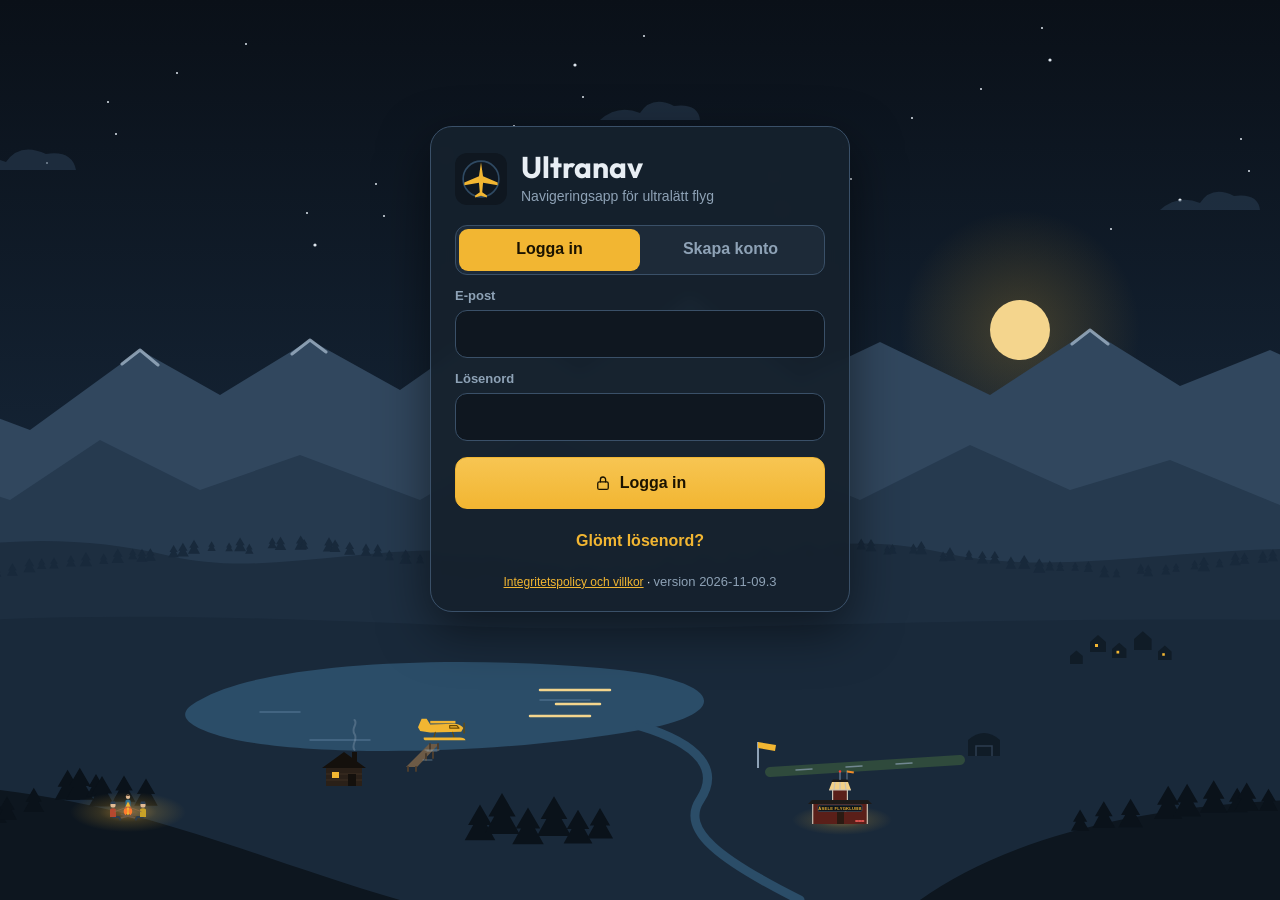
==== commit f10cf47f: "Förslag: textstorlek, dölj verktygen och telefonlayout Co-Authored-By: Claude Opus 5.5 <noreply@anth" ====
--- a/index.html
+++ b/index.html
@@ -22,15 +22,15 @@
   <header id="instruments">
     <button id="btnMenu" class="ibtn" aria-label="Meny"><i data-icon="menu" data-size="26"></i></button>
     <div class="inst"><span class="lbl">GS</span><span class="val" id="iGS">--</span><span class="unit" id="iGSu">kt</span></div>
-    <div class="inst"><span class="lbl">TRK</span><span class="val" id="iTRK">---</span><span class="unit">°</span></div>
+    <div class="inst i-trk"><span class="lbl">TRK</span><span class="val" id="iTRK">---</span><span class="unit">°</span></div>
     <div class="inst"><span class="lbl">ALT</span><span class="val" id="iALT">----</span><span class="unit" id="iALTu">ft</span></div>
     <div class="inst"><span class="lbl">AGL</span><span class="val" id="iAGL">----</span><span class="unit" id="iAGLu">ft</span></div>
     <div class="inst wide tappable" title="Välj aktiv sträcka"><span class="lbl">NÄSTA <i data-icon="chevronDown" data-size="12"></i></span><span class="val" id="iWP">—</span></div>
     <div class="inst"><span class="lbl">BRG</span><span class="val" id="iBRG">---</span><span class="unit">°</span></div>
     <div class="inst"><span class="lbl">DIST</span><span class="val" id="iDIST">--</span><span class="unit" id="iDISTu">NM</span></div>
     <div class="inst"><span class="lbl">ETE</span><span class="val" id="iETE">--:--</span></div>
-    <div class="inst"><span class="lbl">ETA</span><span class="val" id="iETA">--:--</span><span class="unit">Z</span></div>
-    <div class="inst"><span class="lbl">UTC</span><span class="val" id="iUTC">--:--</span></div>
+    <div class="inst i-eta"><span class="lbl">ETA</span><span class="val" id="iETA">--:--</span><span class="unit">Z</span></div>
+    <div class="inst i-utc"><span class="lbl">UTC</span><span class="val" id="iUTC">--:--</span></div>
   </header>
 
   <div id="mapwrap">
@@ -47,19 +47,24 @@
       </div>
       <div class="grp">
         <button id="btnEdit" title="Planera rutt"><i data-icon="route"></i><small>Rutt</small></button>
-        <button id="btnProfile" title="Terrängprofil längs rutten"><i data-icon="mountain"></i><small>Profil</small></button>
-        <button id="btnDraw" class="two" title="Rita och mät: avstånd, linjer, ytor och punkter"><i data-icon="drawMeasure"></i><small>Rita och<br>mät</small></button>
+        <button id="btnProfile" class="phone-more" title="Terrängprofil längs rutten"><i data-icon="mountain"></i><small>Profil</small></button>
+        <button id="btnDraw" class="two phone-more" title="Rita och mät: avstånd, linjer, ytor och punkter"><i data-icon="drawMeasure"></i><small>Rita och<br>mät</small></button>
       </div>
       <div class="grp">
-        <button id="btnLayers" title="Kartor och kartlager"><i data-icon="layers"></i><small>Kartor</small></button>
+        <button id="btnLayers" class="phone-more" title="Kartor och kartlager"><i data-icon="layers"></i><small>Kartor</small></button>
         <button id="btnNearest" title="Närmaste flygfält"><i data-icon="runway"></i><small>Närmast</small></button>
-        <button id="btnNotam" title="NOTAM på LFV:s drönarkarta — öppnas i ny flik"><i data-icon="alert"></i><small>NOTAM</small></button>
+        <button id="btnNotam" class="phone-more" title="NOTAM på LFV:s drönarkarta — öppnas i ny flik"><i data-icon="alert"></i><small>NOTAM</small></button>
       </div>
       <div class="grp zoom">
         <button id="btnZoomIn" title="Zooma in" aria-label="Zooma in"><i data-icon="plus" data-size="24"></i></button>
         <button id="btnZoomOut" title="Zooma ut" aria-label="Zooma ut"><i data-icon="minus" data-size="24"></i></button>
       </div>
+      <div class="grp hidegrp">
+        <button id="btnMore" title="Fler verktyg"><i data-icon="dots"></i><small>Mer</small></button>
+        <button id="btnHide" title="Dölj verktygen så att hela kartan syns"><i data-icon="chevronRight"></i><small>Dölj</small></button>
+      </div>
     </nav>
+    <button id="toolsTab" title="Dölj eller visa verktygen" aria-label="Dölj eller visa verktygen"><i data-icon="chevronLeft" data-size="22"></i></button>
 
     <!-- Lagerpanel -->
     <section id="layerPanel" class="popover hidden"></section>
--- a/css/app.css
+++ b/css/app.css
@@ -29,7 +29,7 @@
   --shadow: 0 6px 22px rgba(0, 0, 0, .42);
   --radius: 14px;
   --touch: 56px;
-  --instH: 66px;
+  --instH: calc(66px * var(--ts, 1));
   --sans: -apple-system, BlinkMacSystemFont, "SF Pro Text", "Segoe UI", Roboto, sans-serif;
   --display: -apple-system, BlinkMacSystemFont, "SF Pro Display", "Segoe UI", Roboto, sans-serif;
   --serif: var(--display); /* rubriker och namn */
@@ -55,7 +55,7 @@
 
 * { box-sizing: border-box; -webkit-tap-highlight-color: transparent; }
 html, body { margin: 0; height: 100%; overflow: hidden; background: var(--bg); color: var(--text);
-  font: 16px/1.4 var(--sans); -webkit-user-select: none; user-select: none; -webkit-text-size-adjust: 100%; overscroll-behavior: none; }
+  font: calc(16px * var(--ts, 1))/1.4 var(--sans); -webkit-user-select: none; user-select: none; -webkit-text-size-adjust: 100%; overscroll-behavior: none; }
 input, select, textarea { -webkit-user-select: text; user-select: text; font-family: var(--sans); }
 button { font: inherit; color: inherit; cursor: pointer; touch-action: manipulation; }
 a { color: var(--accent); }
@@ -79,14 +79,14 @@
 .inst { flex: 1 1 0; min-width: 0; display: flex; flex-direction: column; justify-content: center; align-items: center;
   border-left: 1px solid var(--line); padding: 0 2px; }
 .inst.wide { flex: 1.8 1 0; }
-.inst .lbl { font-size: 11px; color: var(--muted); line-height: 1; margin-bottom: 4px; }
-.inst .val { font: 600 24px/1.1 var(--mono); white-space: nowrap; overflow: hidden; text-overflow: ellipsis; max-width: 100%;
+.inst .lbl { font-size: calc(11px * var(--ts, 1)); color: var(--muted); line-height: 1; margin-bottom: 4px; }
+.inst .val { font: 600 calc(24px * var(--ts, 1))/1.1 var(--mono); white-space: nowrap; overflow: hidden; text-overflow: ellipsis; max-width: 100%;
   font-variant-numeric: tabular-nums; color: var(--text); }
-.inst .unit { font-size: 10px; color: var(--muted); line-height: 1.1; }
-.inst.wide .val { font: 700 20px/1.1 var(--display); }
+.inst .unit { font-size: calc(10px * var(--ts, 1)); color: var(--muted); line-height: 1.1; }
+.inst.wide .val { font: 700 calc(20px * var(--ts, 1))/1.1 var(--display); }
 .inst.alert .val { color: var(--bad); }
 @media (max-width: 900px) {
-  .inst .val { font-size: 19px; } .inst.wide .val { font-size: 16px; }
+  .inst .val { font-size: calc(19px * var(--ts, 1)); } .inst.wide .val { font-size: calc(16px * var(--ts, 1)); }
   #instruments .inst:nth-of-type(10) { display: none; }
 }
 
@@ -105,11 +105,11 @@
 .leaflet-popup-content-wrapper { background: var(--popup-bg); color: var(--popup-text); border-radius: 16px;
   box-shadow: var(--shadow); border: 1px solid var(--popup-line); }
 .leaflet-popup-tip { background: var(--popup-bg); border: 1px solid var(--popup-line); }
-.leaflet-container a.leaflet-popup-close-button { color: var(--popup-muted); font-size: 22px; width: 32px; height: 32px; top: 6px; right: 6px; }
-.leaflet-popup-content { margin: 14px 16px; font-size: 15px; min-width: 230px; line-height: 1.45; }
-.leaflet-popup-content h4 { margin: 0 0 6px; font: 700 18px/1.25 var(--display); color: var(--popup-text); padding-right: 22px; }
+.leaflet-container a.leaflet-popup-close-button { color: var(--popup-muted); font-size: calc(22px * var(--ts, 1)); width: 32px; height: 32px; top: 6px; right: 6px; }
+.leaflet-popup-content { margin: 14px 16px; font-size: calc(15px * var(--ts, 1)); min-width: 230px; line-height: 1.45; }
+.leaflet-popup-content h4 { margin: 0 0 6px; font: 700 calc(18px * var(--ts, 1))/1.25 var(--display); color: var(--popup-text); padding-right: 22px; }
 .leaflet-popup-content .muted { color: var(--popup-muted); }
-.leaflet-popup-content table { border-collapse: collapse; font-size: 14px; }
+.leaflet-popup-content table { border-collapse: collapse; font-size: calc(14px * var(--ts, 1)); }
 .leaflet-popup-content td { padding: 2px 8px 2px 0; vertical-align: top; }
 .leaflet-popup-content .asp { border-left: 4px solid #888; padding: 5px 9px; margin: 6px 0; background: rgba(0, 0, 0, .04); border-radius: 0 8px 8px 0; }
 .leaflet-popup-content .pbtns { display: flex; gap: 8px; flex-wrap: wrap; margin-top: 12px; }
@@ -169,17 +169,17 @@
 #editBanner .ic { color: var(--route); }
 #toast { position: absolute; z-index: 1200; left: 50%; bottom: 26px; transform: translateX(-50%); max-width: 80%;
   background: var(--panel); color: var(--text); border: 1px solid var(--line-strong); border-left: 4px solid var(--accent);
-  padding: 12px 18px; border-radius: 12px; font-size: 15px; pointer-events: none; text-align: center; box-shadow: var(--shadow); }
+  padding: 12px 18px; border-radius: 12px; font-size: calc(15px * var(--ts, 1)); pointer-events: none; text-align: center; box-shadow: var(--shadow); }
 
 /* ---------- Knappar ---------- */
 .btn { min-height: 48px; padding: 0 16px; border-radius: 12px; border: 1px solid var(--line-strong); background: var(--panel2);
-  color: var(--text); font-weight: 600; font-size: 15px; display: inline-flex; align-items: center; justify-content: center; gap: 8px; }
+  color: var(--text); font-weight: 600; font-size: calc(15px * var(--ts, 1)); display: inline-flex; align-items: center; justify-content: center; gap: 8px; }
 .btn:active { background: var(--raise); }
 .btn .ic { color: var(--accent); }
 .btn.primary { background: linear-gradient(180deg, var(--accent-strong), var(--accent)); color: var(--accent-text); border-color: var(--accent); }
 .btn.primary .ic { color: var(--accent-text); }
 .btn.danger { color: var(--bad); } .btn.danger .ic { color: var(--bad); }
-.btn.small { min-height: 42px; padding: 0 12px; font-size: 14px; }
+.btn.small { min-height: 42px; padding: 0 12px; font-size: calc(14px * var(--ts, 1)); }
 .btn.icon { padding: 0; width: 44px; min-height: 44px; }
 .btn[disabled] { opacity: .6; }
 .btnrow { display: flex; flex-wrap: wrap; gap: 8px; margin: 10px 0; }
@@ -190,12 +190,12 @@
 .popover { position: absolute; z-index: 1001; right: calc(88px + var(--safeR)); top: 10px; width: 350px; max-height: calc(100% - 20px);
   overflow-y: auto; background: var(--panel); border: 1px solid var(--line-strong); border-radius: 18px; padding: 10px 16px 14px;
   box-shadow: var(--shadow); -webkit-overflow-scrolling: touch; }
-.popover h3 { margin: 12px 0 4px; font-size: 12px; color: var(--muted); }
+.popover h3 { margin: 12px 0 4px; font-size: calc(12px * var(--ts, 1)); color: var(--muted); }
 .lrow { display: flex; align-items: center; gap: 12px; min-height: 50px; border-bottom: 1px solid var(--line); }
 .lrow:last-child { border-bottom: 0; }
 .lrow label { flex: 1; display: flex; align-items: center; gap: 12px; min-height: 50px; }
 .lrow input[type=radio], .lrow input[type=checkbox] { width: 22px; height: 22px; accent-color: var(--accent); flex: none; }
-.lrow .note { display: block; font-size: 12px; color: var(--muted); }
+.lrow .note { display: block; font-size: calc(12px * var(--ts, 1)); color: var(--muted); }
 .lrow input[type=range] { width: 86px; accent-color: var(--accent); }
 
 /* ---------- Terrängprofil ---------- */
@@ -204,7 +204,7 @@
   border-radius: 16px; box-shadow: var(--shadow); overflow: hidden; }
 body.side-open #profilePanel { left: calc(min(440px, 92vw) + 10px); }
 #profileCanvas { width: 100%; height: 100%; display: block; }
-#profileLegend { position: absolute; top: 6px; right: 12px; font: 12px var(--serif); color: var(--muted); }
+#profileLegend { position: absolute; top: 6px; right: 12px; font: calc(12px * var(--ts, 1)) var(--serif); color: var(--muted); }
 
 /* ---------- Sidopanel ---------- */
 #side { position: absolute; z-index: 1100; top: calc(var(--instH) + var(--safeT)); bottom: 0; left: 0; width: min(440px, 92vw);
@@ -213,18 +213,18 @@
 .tabs { display: flex; border-bottom: 1px solid var(--line-strong); flex: none; background: var(--bg); }
 .tabs button { flex: 1; min-height: 62px; border: 0; background: transparent; color: var(--muted); padding: 6px 2px 4px;
   border-bottom: 2px solid transparent; display: flex; flex-direction: column; align-items: center; justify-content: center; gap: 4px; }
-.tabs button span { font-size: 10.5px; line-height: 1; }
+.tabs button span { font-size: calc(10.5px * var(--ts, 1)); line-height: 1; }
 .tabs button.active { color: var(--accent); border-bottom-color: var(--accent); background: var(--panel); }
 .tabs button.close { flex: 0 0 52px; color: var(--muted); }
 .tabbody { flex: 1; overflow-y: auto; padding: 12px 16px 40px; -webkit-overflow-scrolling: touch; }
-.tabbody h3 { margin: 20px 0 8px; font-size: 12px; color: var(--muted); display: flex; align-items: center; gap: 8px; }
+.tabbody h3 { margin: 20px 0 8px; font-size: calc(12px * var(--ts, 1)); color: var(--muted); display: flex; align-items: center; gap: 8px; }
 .tabbody h3::after { content: ""; flex: 1; height: 1px; background: var(--line); }
 .tabbody h3:first-child { margin-top: 4px; }
 
 .field { display: flex; align-items: center; justify-content: space-between; gap: 10px; min-height: 54px; border-bottom: 1px solid var(--line); }
 .field > span { flex: 1; }
-.field small { display: block; color: var(--muted); font-size: 12px; }
-.field input, .field select, .search { min-height: 44px; font-size: 17px; border-radius: 10px; border: 1px solid var(--line-strong);
+.field small { display: block; color: var(--muted); font-size: calc(12px * var(--ts, 1)); }
+.field input, .field select, .search { min-height: 44px; font-size: calc(17px * var(--ts, 1)); border-radius: 10px; border: 1px solid var(--line-strong);
   background: var(--bg); color: var(--text); padding: 0 10px; }
 .field input:focus, .search:focus { outline: 2px solid var(--accent); outline-offset: 0; }
 .field input[type=number] { width: 110px; text-align: right; font-family: var(--mono); }
@@ -232,9 +232,9 @@
 .field input[type=datetime-local] { width: 230px; }
 .field input[type=checkbox] { width: 26px; height: 26px; accent-color: var(--accent); }
 .search { width: 100%; margin-bottom: 8px; }
-.muted { color: var(--muted); font-size: 13px; }
+.muted { color: var(--muted); font-size: calc(13px * var(--ts, 1)); }
 .okbox, .warnbox, .badbox { display: flex; gap: 10px; align-items: flex-start; border-radius: 12px; padding: 10px 12px; margin: 8px 0;
-  font-size: 14px; border: 1px solid; background: var(--panel2); }
+  font-size: calc(14px * var(--ts, 1)); border: 1px solid; background: var(--panel2); }
 .okbox { border-color: var(--ok); } .okbox > .ic { color: var(--ok); }
 .warnbox { border-color: var(--warn); } .warnbox > .ic { color: var(--warn); }
 .badbox { border-color: var(--bad); } .badbox > .ic { color: var(--bad); }
@@ -243,53 +243,53 @@
 /* Navlogg och brytpunkter */
 .wplist { list-style: none; margin: 0; padding: 0; }
 .wplist li { display: flex; align-items: center; gap: 6px; min-height: 54px; border-bottom: 1px solid var(--line); }
-.wplist .num { width: 28px; height: 28px; border-radius: 50%; background: var(--route); color: #fff; font: 700 13px var(--sans);
+.wplist .num { width: 28px; height: 28px; border-radius: 50%; background: var(--route); color: #fff; font: 700 calc(13px * var(--ts, 1)) var(--sans);
   display: flex; align-items: center; justify-content: center; flex: none; }
 .wplist .nm { flex: 1; min-width: 0; }
-.wplist .nm input { width: 100%; min-height: 40px; font: 600 16px var(--serif); border: 1px solid transparent; background: transparent;
+.wplist .nm input { width: 100%; min-height: 40px; font: 600 calc(16px * var(--ts, 1)) var(--serif); border: 1px solid transparent; background: transparent;
   color: var(--text); border-radius: 8px; padding: 0 6px; }
 .wplist .nm input:focus { border-color: var(--line-strong); background: var(--bg); }
-.wplist .alt { width: 76px; min-height: 40px; font: 15px var(--mono); text-align: right; border-radius: 8px; border: 1px solid var(--line-strong);
+.wplist .alt { width: 76px; min-height: 40px; font: calc(15px * var(--ts, 1)) var(--mono); text-align: right; border-radius: 8px; border: 1px solid var(--line-strong);
   background: var(--bg); color: var(--text); padding: 0 6px; }
 .wplist .ib { width: 40px; height: 40px; border: 1px solid var(--line); background: var(--panel2); border-radius: 10px; flex: none;
   display: flex; align-items: center; justify-content: center; color: var(--muted); }
 .wplist .ib:active { background: var(--raise); }
 .wplist li.active { background: rgba(242, 182, 50, .12); }
-table.navlog { width: 100%; border-collapse: collapse; font: 13px/1.3 var(--mono); margin-top: 6px; }
-table.navlog th { font: 600 11px/1.2 var(--sans); text-transform: uppercase; letter-spacing: .05em; color: var(--muted); text-align: right;
+table.navlog { width: 100%; border-collapse: collapse; font: calc(13px * var(--ts, 1))/1.3 var(--mono); margin-top: 6px; }
+table.navlog th { font: 600 calc(11px * var(--ts, 1))/1.2 var(--sans); text-transform: uppercase; letter-spacing: .05em; color: var(--muted); text-align: right;
   padding: 4px 3px; border-bottom: 1px solid var(--line-strong); }
 table.navlog td { text-align: right; padding: 7px 3px; border-bottom: 1px solid var(--line); white-space: nowrap; }
 table.navlog td:first-child, table.navlog th:first-child { text-align: left; max-width: 110px; overflow: hidden; text-overflow: ellipsis; }
 table.navlog td:first-child { font-family: var(--serif); font-weight: 600; }
 table.navlog tr.tot td { font-weight: 700; border-top: 2px solid var(--line-strong); }
 table.navlog .warnmark { color: var(--warn); vertical-align: -3px; }
-.kv { display: grid; grid-template-columns: auto 1fr; gap: 5px 14px; font-size: 15px; }
+.kv { display: grid; grid-template-columns: auto 1fr; gap: 5px 14px; font-size: calc(15px * var(--ts, 1)); }
 .kv b { font-variant-numeric: tabular-nums; }
 
 /* Fältlista */
 .aplist { list-style: none; margin: 0; padding: 0; }
 .aplist li { display: flex; align-items: center; gap: 8px; min-height: 62px; border-bottom: 1px solid var(--line); padding: 4px 0; }
 .aplist .info { flex: 1; min-width: 0; }
-.aplist .info b { display: block; white-space: nowrap; overflow: hidden; text-overflow: ellipsis; font: 600 16px var(--serif); }
-.aplist .info span { font-size: 13px; color: var(--muted); }
-.aplist .dist { text-align: right; font: 600 17px/1.2 var(--mono); min-width: 84px; }
-.aplist .dist small { display: block; font-size: 12px; color: var(--muted); font-weight: 400; }
-.tag { display: inline-block; font: 700 11px var(--sans); padding: 1px 6px; border-radius: 6px; background: var(--panel2);
+.aplist .info b { display: block; white-space: nowrap; overflow: hidden; text-overflow: ellipsis; font: 600 calc(16px * var(--ts, 1)) var(--serif); }
+.aplist .info span { font-size: calc(13px * var(--ts, 1)); color: var(--muted); }
+.aplist .dist { text-align: right; font: 600 calc(17px * var(--ts, 1))/1.2 var(--mono); min-width: 84px; }
+.aplist .dist small { display: block; font-size: calc(12px * var(--ts, 1)); color: var(--muted); font-weight: 400; }
+.tag { display: inline-block; font: 700 calc(11px * var(--ts, 1)) var(--sans); padding: 1px 6px; border-radius: 6px; background: var(--panel2);
   border: 1px solid var(--line); margin-right: 5px; vertical-align: 2px; }
 .tag.ul, .aplist .info .tag.ul, .aplist .info .tag.ul { background: #2d7d46; color: #fff; border-color: #2d7d46; }
 
 /* Väder */
 .metar { background: var(--bg); border: 1px solid var(--line); border-radius: 12px; padding: 9px 11px; margin: 6px 0;
-  font: 13px/1.45 var(--mono); -webkit-user-select: text; user-select: text; white-space: pre-wrap; }
-.metar .st { font: 600 15px var(--serif); display: flex; justify-content: space-between; margin-bottom: 4px; }
-.cat { font: 700 12px var(--sans); padding: 1px 8px; border-radius: 8px; color: #fff; }
+  font: calc(13px * var(--ts, 1))/1.45 var(--mono); -webkit-user-select: text; user-select: text; white-space: pre-wrap; }
+.metar .st { font: 600 calc(15px * var(--ts, 1)) var(--serif); display: flex; justify-content: space-between; margin-bottom: 4px; }
+.cat { font: 700 calc(12px * var(--ts, 1)) var(--sans); padding: 1px 8px; border-radius: 8px; color: #fff; }
 .cat.VFR { background: #2d9d4f; } .cat.MVFR { background: #1f6fd0; } .cat.IFR { background: #d33; } .cat.LIFR { background: #a020c0; }
 
 /* Modal */
 #modal { position: absolute; inset: 0; z-index: 2000; background: rgba(0, 0, 0, .55); display: flex; align-items: center; justify-content: center; }
 .modalbox { background: var(--panel); border: 1px solid var(--line-strong); border-radius: 20px; width: min(580px, 92vw); max-height: 86vh;
   overflow-y: auto; padding: 20px 22px; box-shadow: var(--shadow); }
-.modalbox h3 { font: 700 21px/1.25 var(--display); margin: 0 0 12px; color: var(--text); }
+.modalbox h3 { font: 700 calc(21px * var(--ts, 1))/1.25 var(--display); margin: 0 0 12px; color: var(--text); }
 .modalbtns { display: flex; justify-content: flex-end; margin-top: 14px; }
 
 /* ---------- Ritverktyg ---------- */
@@ -298,12 +298,12 @@
 #drawBar .dbtns { display: flex; flex-wrap: wrap; gap: 3px; align-items: center; }
 #drawBar button { min-width: 60px; height: 56px; border-radius: 13px; border: 0; background: transparent; color: var(--text);
   display: flex; flex-direction: column; align-items: center; justify-content: center; gap: 4px; }
-#drawBar button small { font-size: 10px; color: var(--muted); line-height: 1; }
+#drawBar button small { font-size: calc(10px * var(--ts, 1)); color: var(--muted); line-height: 1; }
 #drawBar button:active { background: var(--raise); }
 #drawBar button.on, #drawBar button.primary { background: linear-gradient(180deg, var(--accent-strong), var(--accent)); color: var(--accent-text); }
 #drawBar button.on small, #drawBar button.primary small { color: var(--accent-text); }
 #drawBar .sep { width: 1px; align-self: stretch; background: var(--line); margin: 6px 4px; }
-#drawReadout { padding: 8px 8px 3px; font: 16px var(--sans); font-variant-numeric: tabular-nums; border-top: 1px solid var(--line); margin-top: 5px; }
+#drawReadout { padding: 8px 8px 3px; font: calc(16px * var(--ts, 1)) var(--sans); font-variant-numeric: tabular-nums; border-top: 1px solid var(--line); margin-top: 5px; }
 .asp { border-radius: 0 10px 10px 0; background: var(--panel2); }
 .asp.asp-bad { background: rgba(255, 90, 82, .14); }
 .asp.asp-warn { background: rgba(255, 176, 32, .12); }
@@ -322,20 +322,20 @@
 .empty { display: flex; flex-direction: column; align-items: center; text-align: center; gap: 6px; padding: 22px 12px;
   border: 1px dashed var(--line-strong); border-radius: var(--radius); color: var(--muted); margin: 6px 0; }
 .empty .ic { color: var(--accent); margin-bottom: 4px; }
-.empty b { color: var(--text); font-size: 16px; }
-.empty span { font-size: 14px; line-height: 1.45; }
+.empty b { color: var(--text); font-size: calc(16px * var(--ts, 1)); }
+.empty span { font-size: calc(14px * var(--ts, 1)); line-height: 1.45; }
 /* tydlig tangentbords-/fokusmarkering */
 button:focus-visible, .btn:focus-visible { outline: 2px solid var(--accent); outline-offset: 2px; }
 
 /* Lagerpanel: baskartor som kort, kartlager som reglage */
 .basegrid { display: grid; grid-template-columns: 1fr 1fr; gap: 8px; margin: 6px 0 4px; }
 .basecard { display: flex; align-items: center; gap: 10px; min-height: 54px; padding: 0 12px; border-radius: 12px;
-  border: 1px solid var(--line-strong); background: var(--panel2); font-weight: 600; font-size: 15px; cursor: pointer; }
+  border: 1px solid var(--line-strong); background: var(--panel2); font-weight: 600; font-size: calc(15px * var(--ts, 1)); cursor: pointer; }
 .basecard input { position: absolute; opacity: 0; pointer-events: none; }
 .basecard .ic { color: var(--muted); }
 .basecard.on { border-color: var(--accent); box-shadow: inset 0 0 0 1px var(--accent); }
 .basecard.on .ic { color: var(--accent); }
-.lrow label { justify-content: space-between; font-size: 16px; }
+.lrow label { justify-content: space-between; font-size: calc(16px * var(--ts, 1)); }
 .lrow:has(input:checked) { background: transparent; }
 .lrow input[type=range] { width: 100%; margin: -6px 0 10px; }
 .lrow { flex-wrap: wrap; }
@@ -351,30 +351,30 @@
 .wxsearch { display: flex; flex-wrap: wrap; align-items: center; gap: 6px; min-height: 52px; padding: 5px 6px; border-radius: 12px;
   border: 1px solid var(--line-strong); background: var(--bg); }
 .wxsearch:focus-within { outline: 2px solid var(--accent); }
-.wxsearch input { flex: 1; min-width: 140px; min-height: 40px; border: 0; background: transparent; color: var(--text); font-size: 17px; outline: none; padding: 0 6px; }
+.wxsearch input { flex: 1; min-width: 140px; min-height: 40px; border: 0; background: transparent; color: var(--text); font-size: calc(17px * var(--ts, 1)); outline: none; padding: 0 6px; }
 .chips { display: contents; }
 .chip { display: inline-flex; align-items: center; gap: 2px; height: 36px; padding: 0 2px 0 12px; border-radius: 18px; background: var(--panel2);
-  border: 1px solid var(--line-strong); font: 700 15px var(--mono); }
+  border: 1px solid var(--line-strong); font: 700 calc(15px * var(--ts, 1)) var(--mono); }
 .chip button { width: 32px; height: 32px; border: 0; background: transparent; color: var(--muted); display: flex; align-items: center; justify-content: center; border-radius: 16px; }
 .suggest { list-style: none; margin: 6px 0 0; padding: 4px; border: 1px solid var(--line-strong); border-radius: 12px; background: var(--panel);
   box-shadow: var(--shadow); max-height: 320px; overflow-y: auto; }
 .suggest button { width: 100%; min-height: 50px; display: flex; align-items: center; gap: 12px; padding: 0 10px; border: 0; border-radius: 9px;
   background: transparent; color: var(--text); text-align: left; }
 .suggest button:active { background: var(--raise); }
-.suggest b { font: 700 16px var(--mono); min-width: 52px; }
+.suggest b { font: 700 calc(16px * var(--ts, 1)) var(--mono); min-width: 52px; }
 .suggest span { flex: 1; min-width: 0; white-space: nowrap; overflow: hidden; text-overflow: ellipsis; }
-.suggest small { color: var(--muted); font-size: 12px; white-space: nowrap; }
+.suggest small { color: var(--muted); font-size: calc(12px * var(--ts, 1)); white-space: nowrap; }
 #editBanner button.sec { background: var(--panel2); color: var(--text); border: 1px solid var(--line-strong); }
 #editBanner button.sec .ic { color: var(--accent); }
 .lrow:has([data-manage]) label { flex: 1 1 auto; }
 .lrow:has([data-manage]) { flex-wrap: nowrap; gap: 8px; }
-.modalbox h3.sub { font-size: 12px; text-transform: uppercase; letter-spacing: .08em; color: var(--muted); margin: 18px 0 6px; }
+.modalbox h3.sub { font-size: calc(12px * var(--ts, 1)); text-transform: uppercase; letter-spacing: .08em; color: var(--muted); margin: 18px 0 6px; }
 
 /* Konto */
 #side { width: min(470px, 94vw); }
 body.side-open #profilePanel { left: calc(min(470px, 94vw) + 10px); }
 .tabs button { padding: 6px 0 4px; min-width: 0; }
-.tabs button span { font-size: 9.5px; letter-spacing: .04em; }
+.tabs button span { font-size: calc(9.5px * var(--ts, 1)); letter-spacing: .04em; }
 .tabs button.close { flex: 0 0 44px; }
 .seg { display: flex; background: var(--panel2); border: 1px solid var(--line-strong); border-radius: 12px; padding: 3px; margin: 4px 0 8px; }
 .seg button { flex: 1; min-height: 42px; border: 0; border-radius: 9px; background: transparent; color: var(--muted); font-weight: 600; }
@@ -382,10 +382,10 @@
 .field input[type=email] { width: 240px; }
 .acct { display: flex; align-items: center; gap: 12px; padding: 10px 0; }
 .acct .ic { color: var(--accent); }
-.acct b { display: block; font-size: 16px; }
-.acct span { font-size: 13px; color: var(--muted); }
+.acct b { display: block; font-size: calc(16px * var(--ts, 1)); }
+.acct span { font-size: calc(13px * var(--ts, 1)); color: var(--muted); }
 .benefits { list-style: none; margin: 0; padding: 0; }
-.benefits li { display: flex; gap: 10px; align-items: flex-start; padding: 7px 0; font-size: 15px; }
+.benefits li { display: flex; gap: 10px; align-items: flex-start; padding: 7px 0; font-size: calc(15px * var(--ts, 1)); }
 .benefits .ic { color: var(--accent); margin-top: 1px; }
 
 /* ---------- Inloggningssida ---------- */
@@ -592,7 +592,7 @@
 
 /* administratörsinställningar */
 .adminzone { margin-top: 18px; border: 1px dashed var(--line-strong); border-radius: 14px; padding: 4px 14px 12px; }
-.adminhead { display: flex; align-items: center; gap: 8px; margin-top: 10px; font-size: 12px; font-weight: 700; color: var(--accent); text-transform: uppercase; letter-spacing: .06em; }
+.adminhead { display: flex; align-items: center; gap: 8px; margin-top: 10px; font-size: calc(12px * var(--ts, 1)); font-weight: 700; color: var(--accent); text-transform: uppercase; letter-spacing: .06em; }
 
 /* positionsdelning: tydlig status och strömbrytare när GPS är på */
 #shareChip { position: absolute; left: 12px; top: 12px; z-index: 900; display: flex; align-items: center; gap: 12px;
@@ -600,8 +600,8 @@
   background: var(--panel); color: var(--text); text-align: left; box-shadow: 0 6px 20px rgba(0,0,0,.35); max-width: min(360px, calc(100% - 110px)); }
 #shareChip .shIco { width: 34px; height: 34px; border-radius: 50%; display: grid; place-items: center; background: var(--raise); color: var(--accent); flex: none; }
 #shareChip .shTxt { display: flex; flex-direction: column; gap: 2px; min-width: 0; }
-#shareChip .shTxt b { font-size: 16px; line-height: 1.15; }
-#shareChip .shTxt small { font-size: 12.5px; color: var(--muted); line-height: 1.25; }
+#shareChip .shTxt b { font-size: calc(16px * var(--ts, 1)); line-height: 1.15; }
+#shareChip .shTxt small { font-size: calc(12.5px * var(--ts, 1)); color: var(--muted); line-height: 1.25; }
 #shareChip .shSw { width: 46px; height: 28px; border-radius: 14px; background: var(--line-strong); position: relative; flex: none; margin-left: 4px; transition: background .2s; }
 #shareChip .shSw::after { content: ''; position: absolute; top: 3px; left: 3px; width: 22px; height: 22px; border-radius: 50%; background: #fff; transition: transform .2s; box-shadow: 0 1px 3px rgba(0,0,0,.4); }
 #shareChip.on, #shareChip.wait, #shareChip.err { }
@@ -632,6 +632,16 @@
 .scene .mast-light { fill: #ff3b30; animation: scBlink 1.6s steps(1) infinite; }
 @keyframes scBlink { 0%, 55% { opacity: 1; } 56%, 100% { opacity: .15; } }
 
+/* banner (andra dagen): flygplan som drar klubbens namn över himlen */
+.scene .banner { opacity: 0; transform: translateX(-300px); }
+.scene .bn-rope { fill: none; stroke: #8ea2b6; stroke-width: .9; }
+.scene .bn-cloth { fill: #f4f0e6; stroke: #c9c2b4; stroke-width: .6; }
+.scene .bn-txt { fill: #a3352a; font: 700 13px/1 -apple-system, BlinkMacSystemFont, "Segoe UI", Roboto, sans-serif; letter-spacing: 1.2px; }
+.scene .bn-flag { transform-box: fill-box; transform-origin: 100% 50%; }
+.scene.egg .banner { animation: scBanner 11s linear .4s both; }
+.scene.egg .bn-flag { animation: scFlag .6s ease-in-out infinite alternate; }
+@keyframes scBanner { 0% { transform: translateX(-120px); opacity: 1; } 100% { transform: translateX(1900px); opacity: 1; } }
+@keyframes scFlag { from { transform: skewY(-1.2deg) scaleY(.97); } to { transform: skewY(1.2deg) scaleY(1); } }
 /* vedklyvning (andra dagen) */
 .scene .chopper { opacity: 0; transition: opacity .4s ease; }
 .scene.chop.day .chopper { opacity: 1; }
@@ -664,7 +674,7 @@
 /* val av egen symbol */
 .symgrid { display: grid; grid-template-columns: repeat(auto-fill, minmax(96px, 1fr)); gap: 8px; margin-top: 8px; }
 .symbtn { display: flex; flex-direction: column; align-items: center; gap: 4px; padding: 10px 6px 8px; border-radius: 12px; border: 1.5px solid var(--line-strong);
-  background: var(--panel2, var(--raise)); color: var(--text); font-size: 12px; font-weight: 600; min-height: 76px; }
+  background: var(--panel2, var(--raise)); color: var(--text); font-size: calc(12px * var(--ts, 1)); font-weight: 600; min-height: 76px; }
 .symbtn.on { border-color: var(--accent); background: color-mix(in srgb, var(--accent) 16%, transparent); }
 .symbtn svg { filter: drop-shadow(0 0 1.5px rgba(0,0,0,.6)); }
 
@@ -685,27 +695,115 @@
 /* fråga om att besöka klubbens hemsida (tryck på klubbhuset) */
 .clubdlg { position: absolute; inset: 0; z-index: 10; display: grid; place-items: center; background: rgba(5, 10, 16, .55); }
 .clubdlg .box { width: min(360px, calc(100vw - 40px)); background: var(--panel); border: 1px solid var(--line-strong); border-radius: 18px; padding: 20px; box-shadow: 0 18px 50px rgba(0,0,0,.5); }
-.clubdlg h3 { margin: 0 0 6px; font: 700 20px/1.2 var(--display); } .clubdlg p { margin: 0 0 16px; color: var(--muted); }
+.clubdlg h3 { margin: 0 0 6px; font: 700 calc(20px * var(--ts, 1))/1.2 var(--display); } .clubdlg p { margin: 0 0 16px; color: var(--muted); }
 .clubdlg .btnrow { display: flex; gap: 10px; justify-content: flex-end; }
 .clubdlg a.btn { text-decoration: none; }
 
 /* fält från Ultranav-piloter: grön romb, skild från de officiella fältens runda prickar */
-.ufield-ic { background: none; border: 0; }
-.ufield { width: 12px; height: 12px; margin: 3px; transform: rotate(45deg); background: #12a36b; border: 2px solid #fff; border-radius: 2px; box-shadow: 0 1px 3px rgba(0, 0, 0, .45); }
+.ufield-ic { background: none; border: 0; display: flex; align-items: center; justify-content: center; }
+.ufield-ic.moving .ufield { width: 18px; height: 18px; border-width: 3px; box-shadow: 0 0 0 6px rgba(18, 163, 107, .35), 0 2px 6px rgba(0, 0, 0, .5); }
+#ufMoveBar, #flightBar { position: absolute; z-index: 1000; left: 50%; bottom: 28px; transform: translateX(-50%); display: flex; align-items: center; gap: 8px; max-width: calc(100% - 140px);
+  padding: 10px 12px; border-radius: 16px; background: var(--panel); color: var(--text); border: 1px solid var(--line-strong); box-shadow: var(--shadow); }
+#ufMoveBar .info, #flightBar .info { display: flex; flex-direction: column; min-width: 0; margin-right: 6px; }
+#ufMoveBar .info span, #flightBar .info span { font-size: calc(13px * var(--ts, 1)); color: var(--muted); }
+.ufield { width: 12px; height: 12px; transform: rotate(45deg); background: #12a36b; border: 2px solid #fff; border-radius: 2px; box-shadow: 0 1px 3px rgba(0, 0, 0, .45); }
 .uf-label { color: #0b5a3a; }
 .tag.uf { background: #12a36b; color: #fff; border-color: #12a36b; margin-right: 6px; }
 .uf-info { margin-top: 6px; white-space: pre-wrap; }
 .ufsum { padding: 10px 12px; margin: 8px 0; border: 1px solid var(--line); border-radius: 12px; background: var(--panel2); white-space: pre-wrap; }
 .field.col { flex-direction: column; align-items: stretch; padding: 8px 0; }
-.field textarea { width: 100%; margin-top: 6px; font-size: 16px; padding: 8px 10px; border-radius: 10px; border: 1px solid var(--line-strong); background: var(--bg); color: var(--text); resize: vertical; }
+.field textarea { width: 100%; margin-top: 6px; font-size: calc(16px * var(--ts, 1)); padding: 8px 10px; border-radius: 10px; border: 1px solid var(--line-strong); background: var(--bg); color: var(--text); resize: vertical; }
 /* kommentarer på pilotfält */
 .ufc { margin-top: 8px; padding-top: 8px; border-top: 1px solid var(--popup-line); }
 .ufc-head { font-weight: 700; margin-bottom: 4px; }
 .ufc-list { max-height: 170px; overflow-y: auto; }
 .ufc-item { padding: 5px 0; border-bottom: 1px solid var(--popup-line); }
 .ufc-body { white-space: pre-wrap; }
-.ufc-meta { color: var(--popup-muted); font-size: 12px; display: flex; align-items: center; gap: 4px; }
+.ufc-meta { color: var(--popup-muted); font-size: calc(12px * var(--ts, 1)); display: flex; align-items: center; gap: 4px; }
 .ufc-del { margin-left: auto; border: 0; background: none; color: #a33; padding: 2px 4px; cursor: pointer; }
-.ufc-in { width: 100%; margin-top: 6px; font: 15px var(--sans); padding: 6px 8px; border-radius: 8px; border: 1px solid var(--popup-line); background: var(--popup-bg); color: var(--popup-text); resize: vertical; }
-.ufc-row { display: flex; align-items: center; justify-content: space-between; gap: 8px; margin-top: 4px; font-size: 12px; }
-.ufc-send { display: inline-flex; align-items: center; gap: 4px; border: 0; border-radius: 8px; padding: 6px 12px; font: 600 14px var(--sans); background: var(--popup-primary); color: var(--popup-primary-text); cursor: pointer; }
+.ufc-in { width: 100%; margin-top: 6px; font: calc(15px * var(--ts, 1)) var(--sans); padding: 6px 8px; border-radius: 8px; border: 1px solid var(--popup-line); background: var(--popup-bg); color: var(--popup-text); resize: vertical; }
+.ufc-row { display: flex; align-items: center; justify-content: space-between; gap: 8px; margin-top: 4px; font-size: calc(12px * var(--ts, 1)); }
+.ufc-send { display: inline-flex; align-items: center; gap: 4px; border: 0; border-radius: 8px; padding: 6px 12px; font: 600 calc(14px * var(--ts, 1)) var(--sans); background: var(--popup-primary); color: var(--popup-primary-text); cursor: pointer; }
+
+/* punkter på fartvektorn: där du är om 2 och 5 minuter */
+.vtick { background: none; border: 0; }
+.vtick i { position: absolute; left: 2px; top: 2px; width: 10px; height: 10px; border-radius: 50%; background: #f2b632; border: 2px solid #1b1b1b; box-sizing: border-box; }
+.vtick b { position: absolute; left: 15px; top: -3px; font: 800 14px var(--sans); color: #1b1b1b; text-shadow: 0 0 3px #fff, 0 0 3px #fff, 0 0 2px #fff; }
+body.night .vtick b { color: #f2b632; text-shadow: 0 0 3px #000, 0 0 3px #000; }
+
+/* hopfälld rad för datakällor och villkor i Inställningar */
+details.about { margin-top: 8px; }
+details.about summary { cursor: pointer; color: var(--muted); font-size: calc(14px * var(--ts, 1)); padding: 8px 0; }
+
+#flightBar .info b { font-size: calc(17px * var(--ts, 1)); }
+.kv.fsum { margin: 6px 0 8px; }
+
+/* låst ruta (sammanfattning efter flygning): stängs bara med rutans egna knappar */
+#modal.locked #modalClose { display: none; }
+
+/* länkar som ser ut som knappar */
+a.btn { text-decoration: none; }
+
+/* vindruta: prognosvind på din höjd, pilen visar vart vinden blåser */
+#windBadge { position: absolute; left: 12px; top: 12px; z-index: 900; display: flex; align-items: center; gap: 10px;
+  padding: 6px 14px 6px 6px; border-radius: 16px; border: 1px solid var(--line-strong); background: var(--panel); color: var(--text);
+  text-align: left; box-shadow: 0 6px 20px rgba(0,0,0,.35); }
+#windBadge[hidden] { display: none; }
+#windBadge .wbDial { width: 44px; height: 44px; border-radius: 50%; display: grid; place-items: center; background: var(--raise); color: var(--accent); flex: none; }
+#windBadge .wbDial svg { transition: transform .4s ease; }
+#windBadge .wbTxt { display: flex; flex-direction: column; gap: 1px; }
+#windBadge .wbTxt small { font-size: calc(11px * var(--ts, 1)); font-weight: 700; letter-spacing: .08em; color: var(--muted); }
+#windBadge .wbTxt b { font: 700 calc(17px * var(--ts, 1))/1.15 var(--mono); }
+#windBadge .wbTxt em { font-style: normal; font-size: calc(12.5px * var(--ts, 1)); color: var(--muted); }
+#windBadge .wbTxt em.head { color: var(--warn); }
+#windBadge.wb-empty .wbTxt b { color: var(--muted); }
+
+/* ---------- dölj verktygen: knappraden, vindrutan och delningsrutan glider undan ---------- */
+#fab .grp.hidegrp { display: none; }
+#fab, #shareChip, #windBadge, #toolsTab { transition: transform .3s ease, opacity .3s ease, right .3s ease; }
+body.tools-hidden #fab { transform: translateX(calc(100% + 20px)); opacity: 0; pointer-events: none; }
+body.tools-hidden #shareChip, body.tools-hidden #windBadge { transform: translateX(calc(-100% - 20px)); opacity: 0; pointer-events: none; }
+/* fliken sitter på knappradens vänsterkant och följer med när raden glider undan */
+#toolsTab { display: flex; position: absolute; z-index: 900; right: calc(84px + var(--safeR)); top: 50%; transform: translateY(-50%); width: 28px; height: 72px;
+  border: 1px solid var(--line-strong); border-right: 0; border-radius: 14px 0 0 14px; background: var(--panel); color: var(--accent);
+  box-shadow: var(--shadow); align-items: center; justify-content: center; padding: 0; }
+#toolsTab svg { transition: transform .3s ease; transform: rotate(180deg); }
+body.tools-hidden #toolsTab { right: 0; }
+body.tools-hidden #toolsTab svg { transform: none; }
+.morelist { display: flex; flex-direction: column; gap: 8px; margin-top: 8px; }
+.morelist .btn { justify-content: flex-start; gap: 12px; min-height: 52px; }
+
+/* ---------- telefonlayout: verktygen i en rad längst ner, mindre rutor ---------- */
+body.phone #fab { top: auto; left: calc(8px + var(--safeL)); right: calc(8px + var(--safeR)); bottom: calc(8px + var(--safeB));
+  flex-direction: row; justify-content: center; gap: 0; overflow: visible; background: var(--panel); border: 1px solid var(--line-strong);
+  border-radius: 18px; padding: 4px; box-shadow: var(--shadow); }
+body.phone #fab .grp { flex-direction: row; background: none; border: 0; box-shadow: none; padding: 0; gap: 0; }
+body.phone #fab .grp.zoom, body.phone #fab .phone-more, body.phone #fab #btnHide { display: none; }
+body.phone #fab .grp.hidegrp { display: flex; }
+body.phone #fab button { width: auto; flex: 1 1 0; min-width: 52px; max-width: 72px; height: 54px; }
+body.phone #fab .grp { flex: 5 1 0; justify-content: space-around; }
+body.phone #fab .grp + .grp button::before, body.phone #fab .grp button + button::before { display: none; }
+body.phone.tools-hidden #fab { transform: translateY(calc(100% + 20px)); }
+body.phone #toolsTab { display: none; top: auto; bottom: calc(10px + var(--safeB)); transform: none; height: 52px; right: 0; }
+body.phone.tools-hidden #toolsTab { display: flex; }
+body.phone #instruments .inst .val { font-size: calc(16px * var(--ts, 1)); }
+body.phone #flightBar, body.phone #ufMoveBar { bottom: calc(76px + var(--safeB)); max-width: calc(100% - 16px); }
+body.phone.tools-hidden #flightBar, body.phone.tools-hidden #ufMoveBar { bottom: 28px; }
+body.phone #toast { bottom: calc(80px + var(--safeB)); }
+body.phone .leaflet-bottom { bottom: calc(70px + var(--safeB)); transition: bottom .3s ease; }
+body.phone.tools-hidden .leaflet-bottom { bottom: 0; }
+body.phone .popover { right: calc(8px + var(--safeR)); left: calc(8px + var(--safeL)); width: auto; max-height: calc(100% - 90px); }
+body.phone #profilePanel { right: calc(8px + var(--safeR)); bottom: calc(76px + var(--safeB)); }
+/* instrumentlisten: bara de viktigaste värdena */
+body.phone #instruments .i-trk, body.phone #instruments .i-eta, body.phone #instruments .i-utc { display: none; }
+/* delningsrutan: bara en rund ikon som visar läget */
+body.phone #shareChip { min-height: 0; padding: 5px; border-radius: 50%; gap: 0; max-width: none; }
+body.phone #shareChip .shTxt, body.phone #shareChip .shSw { display: none; }
+body.phone #shareChip .shIco { width: 36px; height: 36px; }
+/* vindrutan: en rad bredvid delningsikonen */
+body.phone #windBadge { padding: 4px 10px 4px 4px; gap: 8px; border-radius: 14px; }
+body.phone #windBadge .wbDial { width: 36px; height: 36px; }
+body.phone #windBadge .wbDial svg { width: 24px; height: 24px; }
+body.phone #windBadge .wbTxt small { display: none; }
+body.phone #windBadge .wbTxt b { font-size: calc(15px * var(--ts, 1)); }
+body.phone #windBadge .wbTxt em { font-size: calc(11.5px * var(--ts, 1)); }
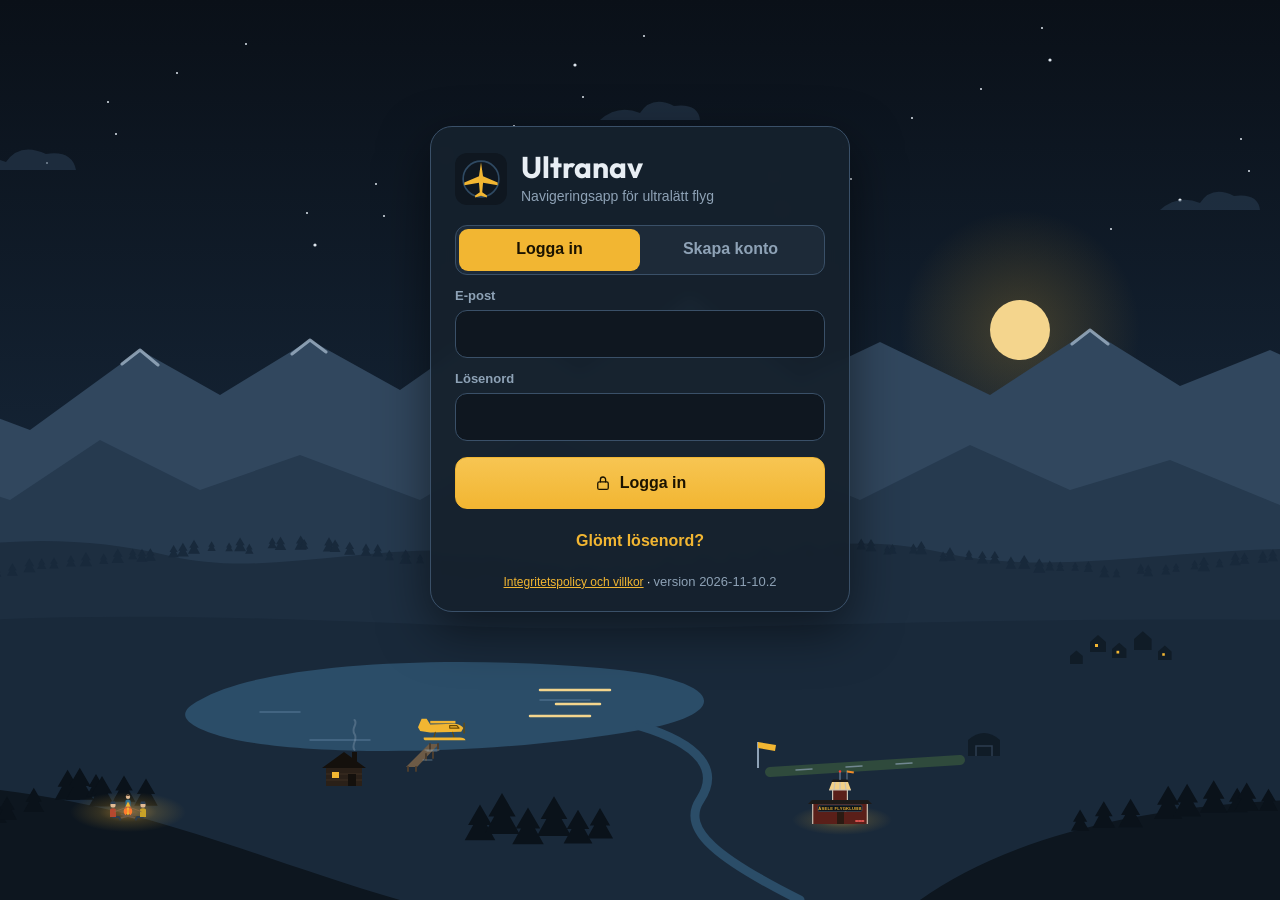
==== commit a5695a55: "Förslag: Kartor i telefonens verktygsrad, Närmast under Mer Co-Authored-By: Claude Opus 5.5 <noreply" ====
--- a/index.html
+++ b/index.html
@@ -51,8 +51,8 @@
         <button id="btnDraw" class="two phone-more" title="Rita och mät: avstånd, linjer, ytor och punkter"><i data-icon="drawMeasure"></i><small>Rita och<br>mät</small></button>
       </div>
       <div class="grp">
-        <button id="btnLayers" class="phone-more" title="Kartor och kartlager"><i data-icon="layers"></i><small>Kartor</small></button>
-        <button id="btnNearest" title="Närmaste flygfält"><i data-icon="runway"></i><small>Närmast</small></button>
+        <button id="btnLayers" title="Kartor och kartlager"><i data-icon="layers"></i><small>Kartor</small></button>
+        <button id="btnNearest" class="phone-more" title="Närmaste flygfält"><i data-icon="runway"></i><small>Närmast</small></button>
         <button id="btnNotam" class="phone-more" title="NOTAM på LFV:s drönarkarta — öppnas i ny flik"><i data-icon="alert"></i><small>NOTAM</small></button>
       </div>
       <div class="grp zoom">
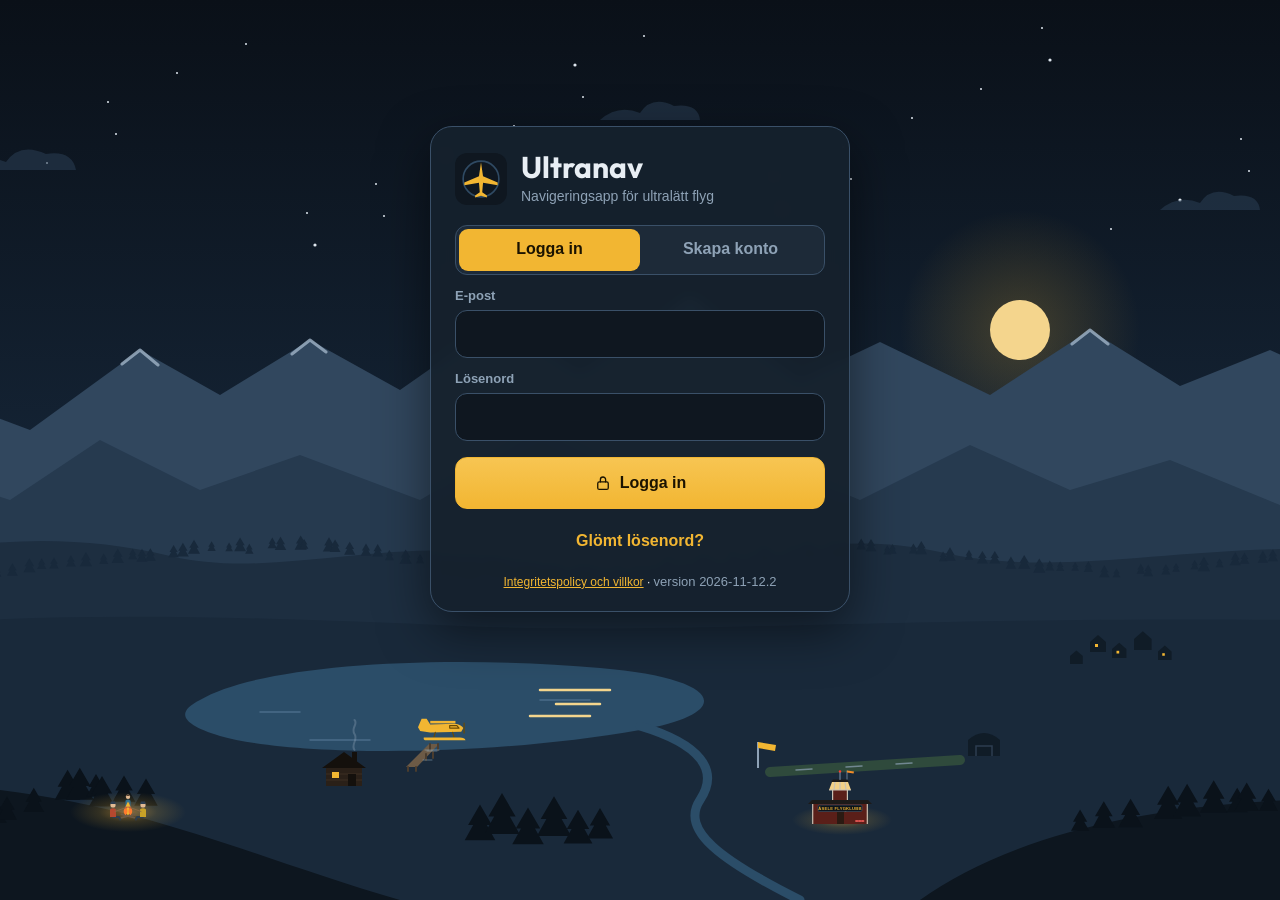
==== commit 79111258: "Förslag: sidavvikelse, fält inom glidavstånd, banvind, kvar till målet, Följ slås på igen (punkt 33–" ====
--- a/index.html
+++ b/index.html
@@ -25,7 +25,7 @@
     <div class="inst i-trk"><span class="lbl">TRK</span><span class="val" id="iTRK">---</span><span class="unit">°</span></div>
     <div class="inst"><span class="lbl">ALT</span><span class="val" id="iALT">----</span><span class="unit" id="iALTu">ft</span></div>
     <div class="inst"><span class="lbl">AGL</span><span class="val" id="iAGL">----</span><span class="unit" id="iAGLu">ft</span></div>
-    <div class="inst wide tappable" title="Välj aktiv sträcka"><span class="lbl">NÄSTA <i data-icon="chevronDown" data-size="12"></i></span><span class="val" id="iWP">—</span></div>
+    <div class="inst wide tappable" title="Välj aktiv sträcka"><span class="lbl">NÄSTA <i data-icon="chevronDown" data-size="12"></i></span><span class="val" id="iWP">—</span><span class="unit xtk" id="iXTK"></span></div>
     <div class="inst"><span class="lbl">BRG</span><span class="val" id="iBRG">---</span><span class="unit">°</span></div>
     <div class="inst"><span class="lbl">DIST</span><span class="val" id="iDIST">--</span><span class="unit" id="iDISTu">NM</span></div>
     <div class="inst"><span class="lbl">ETE</span><span class="val" id="iETE">--:--</span></div>
--- a/css/app.css
+++ b/css/app.css
@@ -807,3 +807,43 @@
 body.phone #windBadge .wbTxt small { display: none; }
 body.phone #windBadge .wbTxt b { font-size: calc(15px * var(--ts, 1)); }
 body.phone #windBadge .wbTxt em { font-size: calc(11.5px * var(--ts, 1)); }
+
+/* ---------- varningsremsa (luftrum, GPS) och meddelanderutan högst upp, fritt från knapparna nertill ---------- */
+#alertBar { position: absolute; z-index: 1150; top: 10px; left: calc(384px + var(--safeL)); right: calc(100px + var(--safeR));
+  display: flex; flex-direction: column; align-items: center; gap: 4px; pointer-events: none; }
+#alertBar[hidden] { display: none; }
+#alertBar .al { pointer-events: auto; display: flex; align-items: center; gap: 10px; width: 100%; max-width: 480px;
+  padding: 5px 5px 5px 12px; border-radius: 10px; box-shadow: var(--shadow); font-weight: 700; font-size: calc(13.5px * var(--ts, 1)); line-height: 1.25; }
+#alertBar .al.bad { background: #b3261e; color: #fff; }
+#alertBar .al.warn { background: #f2b632; color: #1b1300; }
+#alertBar .al.more { justify-content: center; background: var(--panel); color: var(--text); font-weight: 600; }
+#alertBar .al span { flex: 1; }
+#alertBar .al button { flex: none; min-width: 44px; min-height: 34px; border-radius: 8px; border: 0; font-weight: 700; font-size: calc(13px * var(--ts, 1));
+  background: rgba(0,0,0,.25); color: inherit; }
+body.night #alertBar .al.bad { background: #5a0d0a; color: #ff8a70; }
+body.night #alertBar .al.warn { background: #3a1a14; color: #ff8a70; }
+#toast { top: calc(12px + var(--alertH, 0px)); bottom: auto; left: calc(384px + var(--safeL)); right: calc(100px + var(--safeR));
+  transform: none; margin: 0 auto; width: fit-content; max-width: min(620px, calc(100% - 484px)); }
+body.phone #toast { top: calc(72px + var(--alertH, 0px)); bottom: auto; left: calc(8px + var(--safeL)); right: calc(8px + var(--safeR)); max-width: calc(100% - 16px); }
+body.phone #alertBar { top: 8px; left: calc(8px + var(--safeL)); right: calc(8px + var(--safeR)); }
+@media (max-width: 900px) { body:not(.phone) #alertBar, body:not(.phone) #toast { left: calc(12px + var(--safeL)); } body:not(.phone) #alertBar { top: 84px; } body:not(.phone) #toast { top: calc(84px + var(--alertH, 0px)); max-width: calc(100% - 120px); } }
+/* GPS-vakt: gamla värden bleknar */
+#instruments.stale .inst:not(.i-utc) .val { opacity: .35; text-decoration: line-through; }
+
+/* vindrutan: gammal prognos eller från annan plats visas blekt */
+#windBadge.wb-old .wbDial, #windBadge.wb-old .wbTxt b { opacity: .45; }
+#windBadge.wb-old .wbTxt em { color: var(--warn); }
+
+/* sidavvikelse under NÄSTA */
+.inst .unit.xtk { font: 700 calc(12px * var(--ts, 1))/1.1 var(--mono); color: var(--accent); }
+.inst .unit.xtk.off { color: var(--warn); }
+.tag.glide { background: #1f7a3a; color: #fff; }
+body.night .tag.glide { background: #3a1a14; color: #ff8a70; }
+.aplist li.reach { box-shadow: inset 4px 0 0 #3cc463; }
+.rwywind td { padding: 2px 8px 2px 0; }
+.rwywind tr.best td:first-child { color: #1f7a3a; }
+body.night .rwywind tr.best td:first-child { color: #ff8a70; }
+.rwywind .tail { color: #b3261e; font-weight: 700; }
+.livedest { margin: 0 0 12px; padding: 10px 14px; border-radius: 12px; background: var(--panel2); border: 1px solid var(--line-strong); }
+.livedest h3 { margin-top: 0; }
+.livedest b.low { color: var(--warn); }
